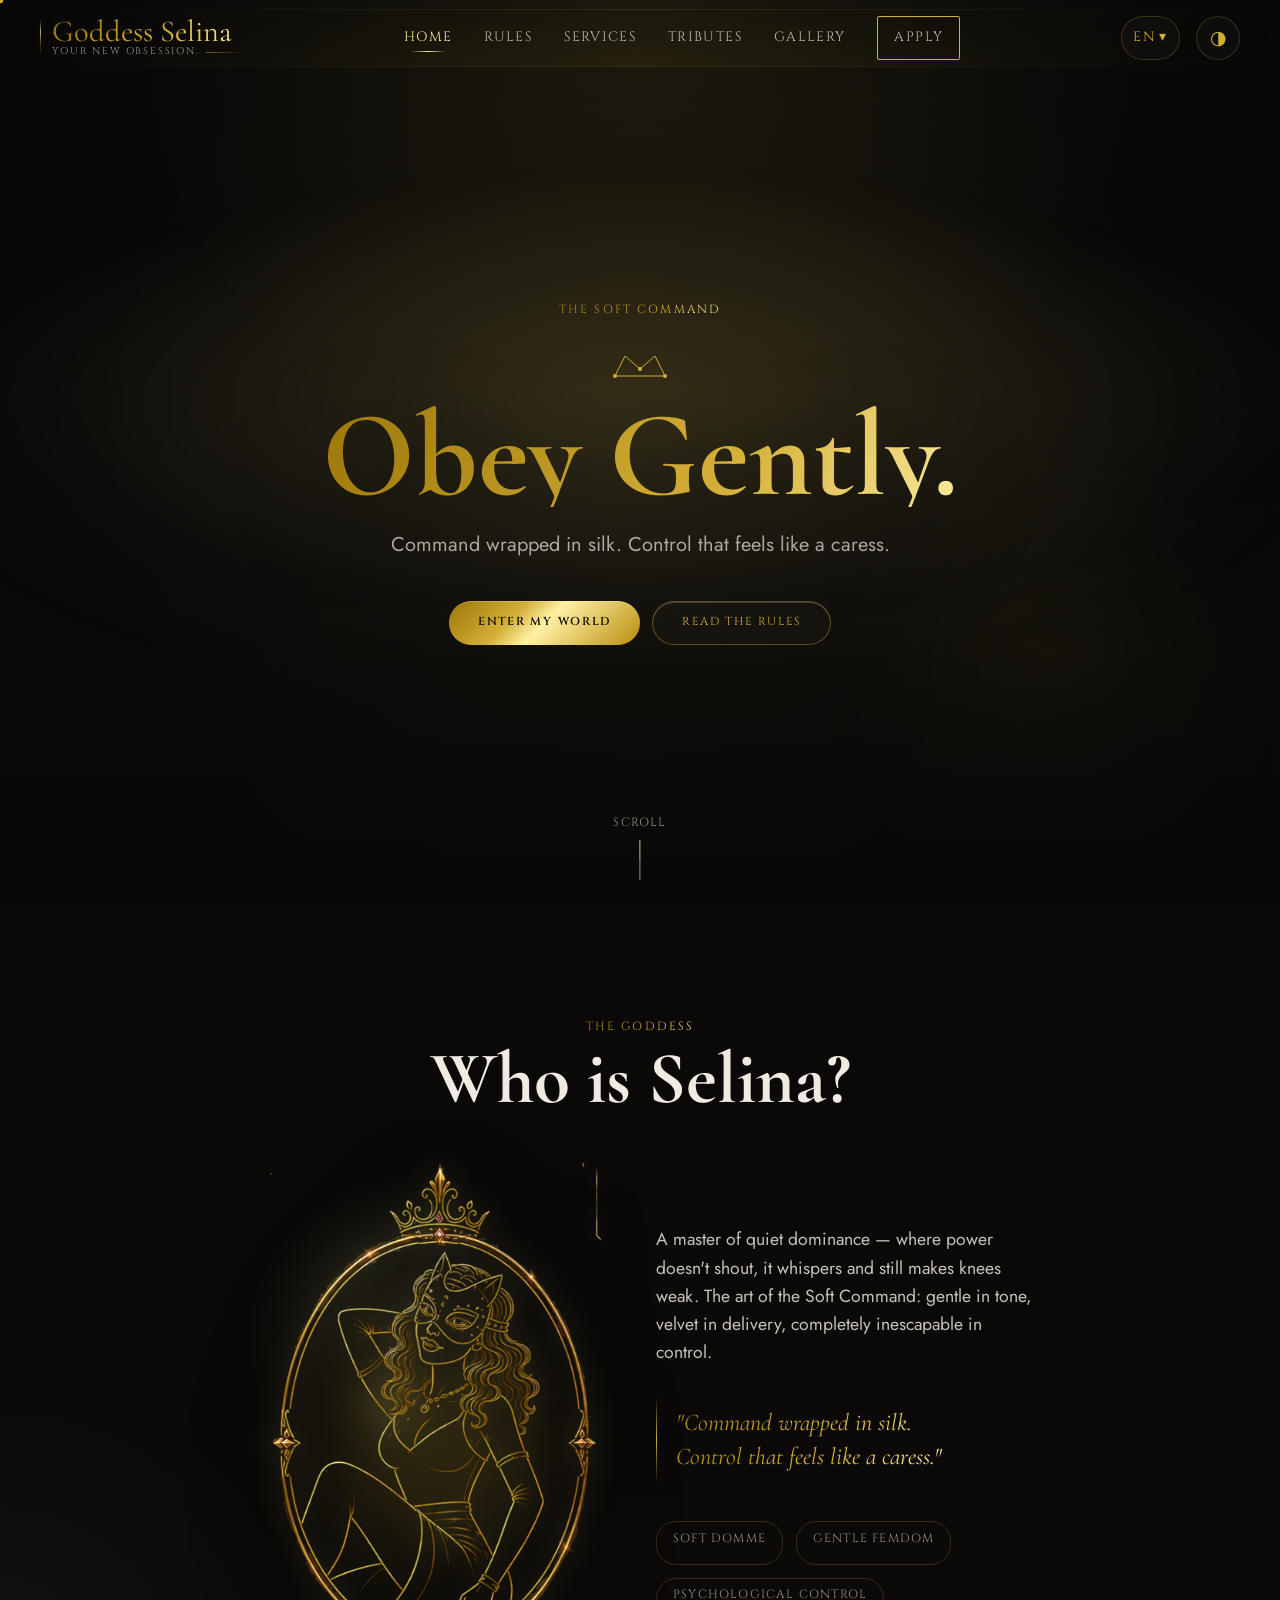
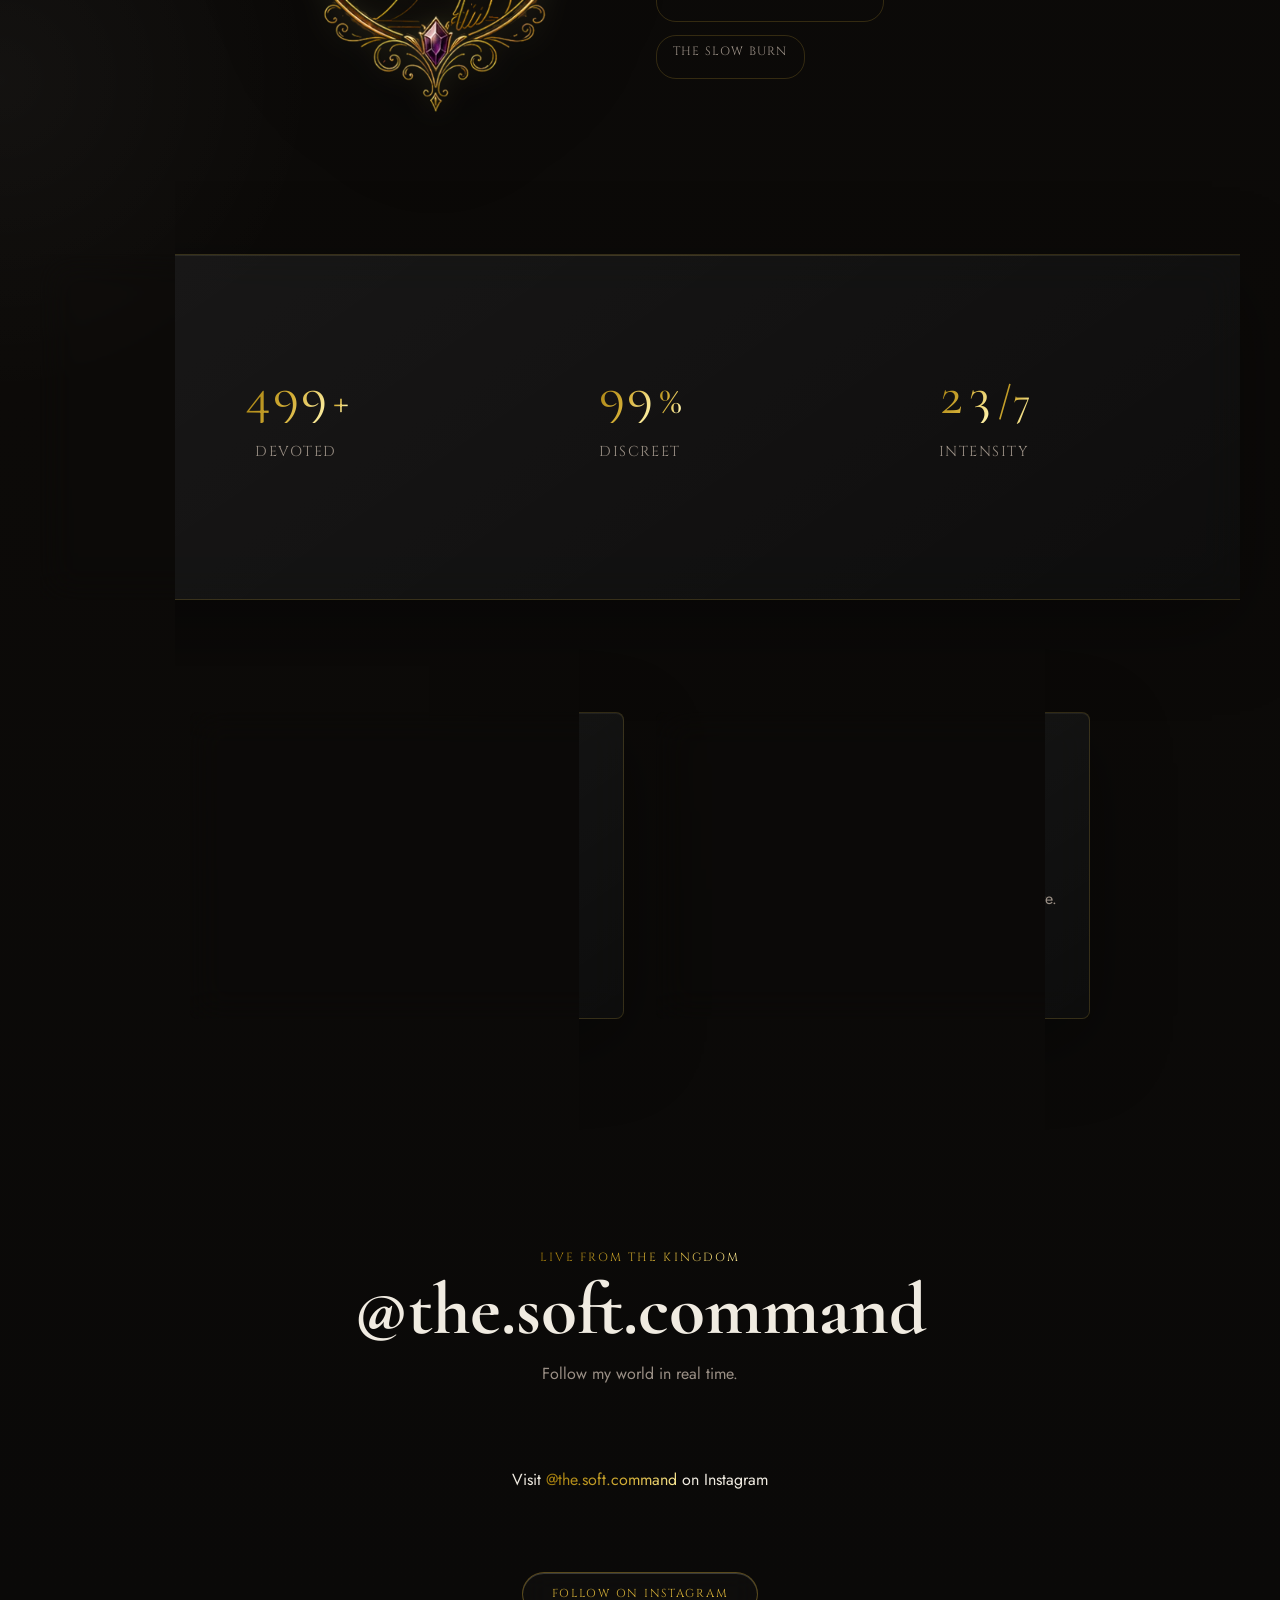
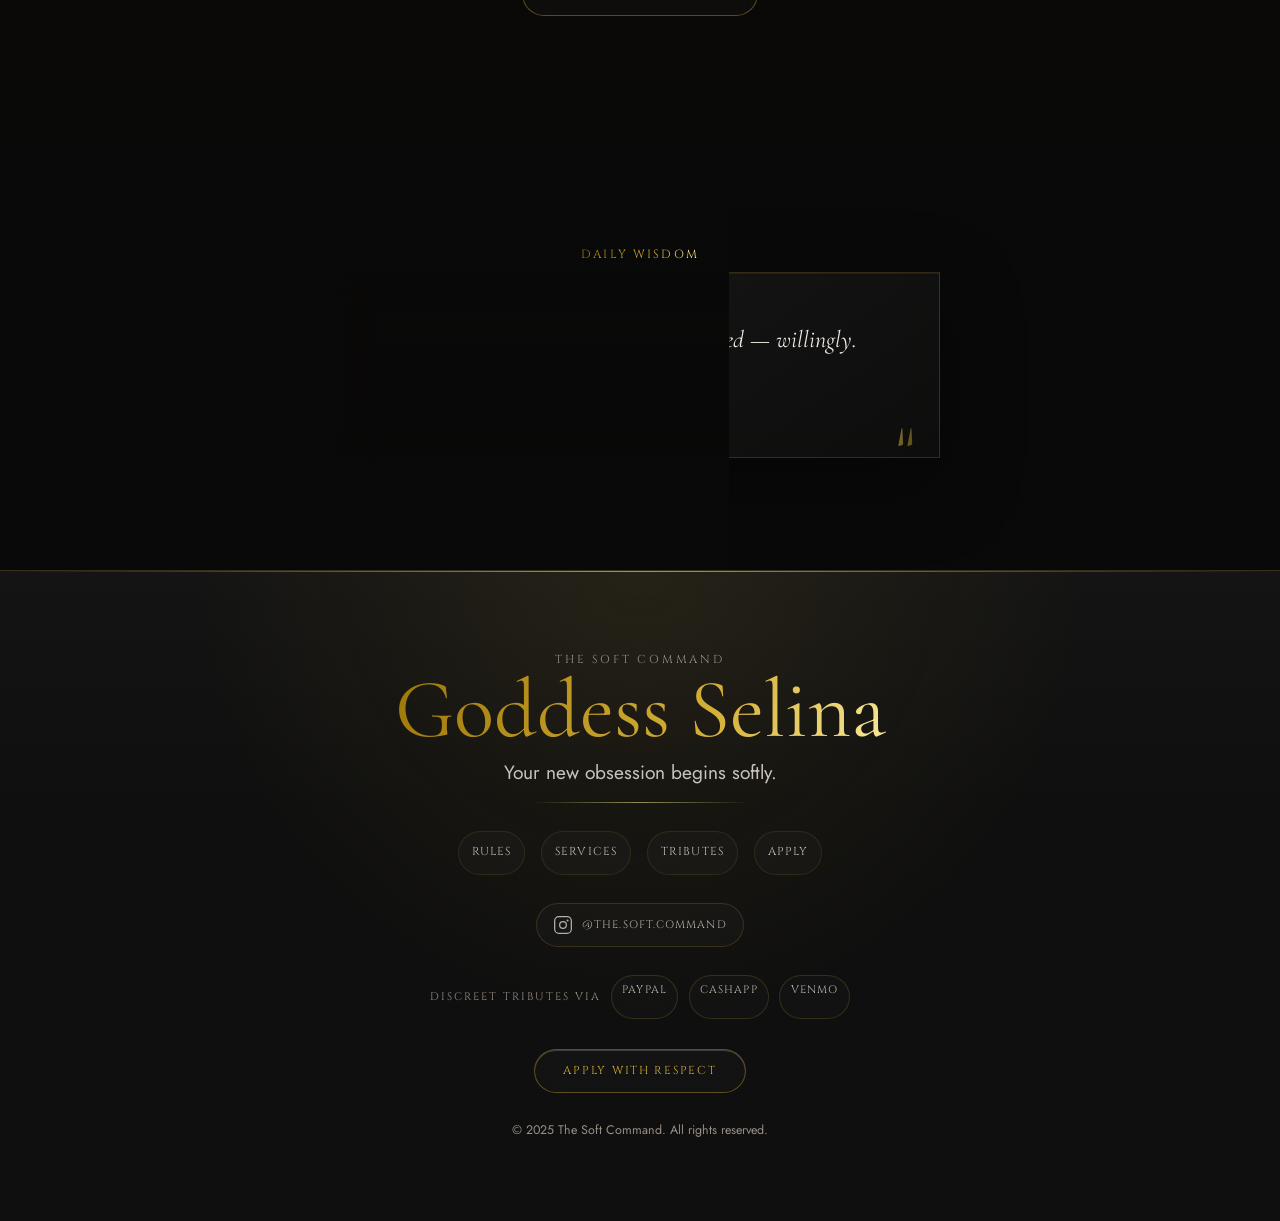
==== index.html @ bdb190f1 "Initial commit" ====
<!DOCTYPE html>
<html lang="en" data-theme="noir">
<head>
  <meta charset="UTF-8">
  <meta name="viewport" content="width=device-width, initial-scale=1.0">
  <title>The Soft Command | Obey Gently</title>
  <meta name="description" content="Command wrapped in silk. Control that feels like a caress. The Soft Command by Goddess Selina.">
  <meta name="theme-color" content="#080808">
  <meta property="og:title" content="The Soft Command | Obey Gently">
  <meta property="og:description" content="Quiet dominance, velvet power, and control wrapped in silk.">
  <link rel="preconnect" href="https://fonts.googleapis.com">
  <link rel="preconnect" href="https://fonts.gstatic.com" crossorigin>
  <link rel="stylesheet" href="assets/css/styles.css">
  <script src="assets/js/translations.js" defer></script>
  <script src="assets/js/main.js" defer></script>
  <script src="assets/js/instagram.js" defer></script>
</head>
<body>
  <!-- Global Navigation -->
  <nav id="main-nav">
    <div class="nav-inner">
      <a href="index.html" class="nav-logo nav-logo--wordmark" aria-label="Goddess Selina, The Soft Command">
        <span class="nav-name cormorant gold-gradient-text">Goddess Selina</span>
        <span class="nav-motto cinzel">Your new obsession.</span>
      </a>

      <ul class="nav-links">
        <li><a href="index.html" data-i18n="nav_home" class="cinzel nav-link">Home</a></li>
        <li><a href="rules.html" data-i18n="nav_rules" class="cinzel nav-link">Rules</a></li>
        <li><a href="services.html" data-i18n="nav_services" class="cinzel nav-link">Services</a></li>
        <li><a href="tributes.html" data-i18n="nav_tributes" class="cinzel nav-link">Tributes</a></li>
        <li><a href="gallery.html" data-i18n="nav_gallery" class="cinzel nav-link">Gallery</a></li>
        <li><a href="contact.html" data-i18n="nav_contact" class="cinzel nav-link nav-link--cta">Apply</a></li>
      </ul>

      <div class="nav-controls">
        <div class="lang-selector" id="lang-selector">
          <button class="lang-btn cinzel" id="lang-toggle-btn">EN ▾</button>
          <div class="lang-dropdown" id="lang-dropdown" hidden>
            <button data-lang="en" class="cinzel">EN</button>
            <button data-lang="fr" class="cinzel">FR</button>
            <button data-lang="de" class="cinzel">DE</button>
            <button data-lang="es" class="cinzel">ES</button>
          </div>
        </div>

        <button id="theme-toggle-btn" class="theme-btn" aria-label="Toggle theme">
          <span class="theme-icon">◑</span>
        </button>

        <button id="hamburger" class="hamburger" aria-label="Open menu">
          <span></span><span></span><span></span>
        </button>
      </div>
    </div>
  </nav>

  <!-- Mobile Menu Overlay -->
  <div class="mobile-menu" id="mobile-menu" aria-hidden="true">
    <button class="mobile-menu__close" id="mobile-close">✕</button>
    <nav class="mobile-menu__nav">
      <a href="index.html" data-i18n="nav_home" class="cinzel mobile-link">Home</a>
      <a href="rules.html" data-i18n="nav_rules" class="cinzel mobile-link">Rules</a>
      <a href="services.html" data-i18n="nav_services" class="cinzel mobile-link">Services</a>
      <a href="tributes.html" data-i18n="nav_tributes" class="cinzel mobile-link">Tributes</a>
      <a href="gallery.html" data-i18n="nav_gallery" class="cinzel mobile-link">Gallery</a>
      <a href="contact.html" data-i18n="nav_contact" class="cinzel mobile-link mobile-link--cta">Apply</a>
    </nav>
    <div class="mobile-menu__footer">
      <p class="cinzel gold-gradient-text" data-i18n="footer_tagline">Obey gently.</p>
    </div>
  </div>

  <main>
    <!-- Hero Section -->
    <section class="hero" id="hero">
      <canvas id="hero-canvas"></canvas>
      <div class="hero-gradient-pulse"></div>
      <div class="hero-presence" aria-hidden="true">
        <img src="Images/Showcase/selina-devotion-orb.webp" alt="" width="900" height="900" decoding="async" fetchpriority="high">
      </div>
      
      <div class="hero-content reveal">
        <p class="hero-eyebrow cinzel gold-gradient-text" data-i18n="hero_eyebrow">The Soft Command</p>
        
        <div class="crown-divider">
          <svg width="60" height="30" viewBox="0 0 60 30" fill="none">
            <path d="M5,25 L15,5 L30,18 L45,5 L55,25 Z" stroke="#D4AF37" stroke-width="1" fill="none"/>
            <circle cx="5" cy="25" r="2" fill="#D4AF37"/>
            <circle cx="30" cy="18" r="2" fill="#D4AF37"/>
            <circle cx="55" cy="25" r="2" fill="#D4AF37"/>
          </svg>
        </div>
        
        <h1 class="hero-headline cormorant gold-gradient-text" data-i18n="hero_headline">
          Obey Gently.
        </h1>
        
        <p class="hero-sub jost" data-i18n="hero_sub">
          Command wrapped in silk. Control that feels like a caress.
        </p>
        
        <div class="hero-ctas">
          <a href="rules.html" class="btn btn--primary cinzel" data-i18n="hero_cta_primary">Enter My World</a>
          <a href="rules.html" class="btn btn--ghost cinzel" data-i18n="hero_cta_secondary">Read the Rules</a>
        </div>
      </div>
      
      <div class="hero-scroll-indicator">
        <span class="cinzel">Scroll</span>
        <div class="scroll-line"></div>
      </div>
    </section>

    <!-- About Selina Section -->
    <section class="about-section reveal" id="about">
      <div class="section-inner">
        <p class="section-eyebrow cinzel gold-gradient-text" data-i18n="about_eyebrow">The Goddess</p>
        <h2 class="section-title cormorant" data-i18n="about_title">Who is Selina?</h2>
        
        <div class="about-grid">
          <div class="about-illustration stagger-children">
            <div class="selina-cameo selina-cameo--portrait" aria-label="Goddess Selina portrait">
              <img src="Images/Showcase/selina-portrait-oval.webp" alt="Goddess Selina in a gold oval portrait" class="selina-cameo__img" width="441" height="720" loading="lazy" decoding="async"/>
            </div>
          </div>
          
          <div class="about-text stagger-children">
            <p class="about-body jost" data-i18n="about_body">
              A master of quiet dominance — where power doesn't shout, it whispers 
              and still makes knees weak.
            </p>
            <blockquote class="about-quote cormorant gold-gradient-text">
              "Command wrapped in silk.<br>Control that feels like a caress."
            </blockquote>
            <div class="about-attributes">
              <div class="attribute-pill cinzel">Soft Domme</div>
              <div class="attribute-pill cinzel">Gentle Femdom</div>
              <div class="attribute-pill cinzel">Psychological Control</div>
              <div class="attribute-pill cinzel">The Slow Burn</div>
            </div>
          </div>
        </div>
      </div>
    </section>

    <!-- Stats Counter Section -->
    <section class="stats-section">
      <div class="stats-grid">
        <div class="stat-item reveal">
          <span class="stat-number cormorant gold-gradient-text" data-target="500">0</span>
          <span class="stat-suffix cormorant gold-gradient-text">+</span>
          <p class="stat-label cinzel" data-i18n="stat_subs">Devoted</p>
        </div>
        <div class="stat-item reveal">
          <span class="stat-number cormorant gold-gradient-text" data-target="100">0</span>
          <span class="stat-suffix cormorant gold-gradient-text">%</span>
          <p class="stat-label cinzel" data-i18n="stat_discreet">Discreet</p>
        </div>
        <div class="stat-item reveal">
          <span class="stat-number cormorant gold-gradient-text" data-target="24">0</span>
          <span class="stat-suffix cormorant gold-gradient-text">/7</span>
          <p class="stat-label cinzel" data-i18n="stat_intensity">Intensity</p>
        </div>
      </div>
    </section>

    <!-- Service Teasers -->
    <section class="teasers-section">
      <div class="teasers-grid stagger-children">
        <a href="rules.html" class="teaser-card reveal">
          <div class="teaser-card__icon">
            <svg width="32" height="32" viewBox="0 0 32 32" fill="none">
              <path d="M4,24 L10,8 L16,16 L22,8 L28,24 Z" stroke="#D4AF37" stroke-width="1.5" fill="none"/>
            </svg>
          </div>
          <h3 class="teaser-card__title cormorant" data-i18n="nav_rules">Rules of Engagement</h3>
          <p class="teaser-card__desc jost" data-i18n="teaser_rules_desc">Read before you proceed. My world has standards.</p>
          <span class="teaser-card__cta cinzel">→ Read the Rules</span>
        </a>
        
        <a href="services.html" class="teaser-card reveal">
          <div class="teaser-card__icon">
            <svg width="32" height="32" viewBox="0 0 32 32" fill="none">
              <path d="M16,4 L28,14 L16,28 L4,14 Z" stroke="#D4AF37" stroke-width="1.5" fill="none"/>
            </svg>
          </div>
          <h3 class="teaser-card__title cormorant" data-i18n="nav_services">The Menu</h3>
          <p class="teaser-card__desc jost" data-i18n="teaser_services_desc">Custom content, voice notes, calls, training, and more.</p>
          <span class="teaser-card__cta cinzel">→ View Services</span>
        </a>
      </div>
    </section>

    <!-- Instagram Live Feed Section -->
    <section class="instagram-section reveal" id="instagram-feed">
      <div class="section-inner">
        <p class="section-eyebrow cinzel gold-gradient-text">Live from the Kingdom</p>
        <h2 class="section-title cormorant">@the.soft.command</h2>
        <p class="section-sub jost">Follow my world in real time.</p>
        
        <div class="ig-feed-grid" id="ig-feed-grid">
          <div class="ig-post skeleton"></div>
          <div class="ig-post skeleton"></div>
          <div class="ig-post skeleton"></div>
          <div class="ig-post skeleton"></div>
          <div class="ig-post skeleton"></div>
          <div class="ig-post skeleton"></div>
        </div>
        
        <a href="https://www.instagram.com/the.soft.command/" 
           target="_blank" rel="noopener" 
           class="btn btn--ghost cinzel ig-follow-btn">
          Follow on Instagram
        </a>
      </div>
    </section>

    <!-- Daily Quote -->
    <section class="daily-quote-section reveal">
      <div class="section-inner">
        <p class="section-eyebrow cinzel gold-gradient-text">Daily Wisdom</p>
        <div class="daily-quote-frame">
          <span class="quote-ornament cormorant gold-gradient-text" aria-hidden="true">"</span>
          <blockquote class="daily-quote__text cormorant" id="daily-quote-text">
            <!-- Populated by JS -->
          </blockquote>
          <span class="quote-ornament quote-ornament--close cormorant gold-gradient-text" aria-hidden="true">"</span>
          <cite class="daily-quote__author cinzel gold-gradient-text">— Goddess Selina</cite>
        </div>
      </div>
    </section>
  </main>

  <!-- Global Footer -->
  <footer class="site-footer">
    <div class="footer-inner">
      <div class="footer-brand">
        <p class="footer-kicker cinzel">The Soft Command</p>
        <p class="footer-logo cormorant gold-gradient-text">Goddess Selina</p>
        <p class="footer-tagline jost">Your new obsession begins softly.</p>
      </div>
      <nav class="footer-links">
        <a href="rules.html" data-i18n="nav_rules" class="cinzel footer-link">Rules</a>
        <a href="services.html" data-i18n="nav_services" class="cinzel footer-link">Services</a>
        <a href="tributes.html" data-i18n="nav_tributes" class="cinzel footer-link">Tributes</a>
        <a href="contact.html" data-i18n="nav_contact" class="cinzel footer-link">Apply</a>
      </nav>
      <div class="footer-social">
        <a href="https://www.instagram.com/the.soft.command/" target="_blank" rel="noopener" class="social-link cinzel" aria-label="Instagram">
          <svg width="20" height="20" viewBox="0 0 24 24" fill="none" stroke="currentColor" stroke-width="1.5">
            <rect x="2" y="2" width="20" height="20" rx="5" ry="5"/>
            <circle cx="12" cy="12" r="4"/>
            <circle cx="17.5" cy="6.5" r="0.5" fill="currentColor"/>
          </svg>
          <span>@the.soft.command</span>
        </a>
      </div>
      <div class="footer-payments">
        <span class="cinzel payment-label">Discreet tributes via</span>
        <span class="payment-badge cinzel">PayPal</span>
        <span class="payment-badge cinzel">CashApp</span>
        <span class="payment-badge cinzel">Venmo</span>
      </div>
      <a href="contact.html" class="btn btn--ghost cinzel footer-cta">Apply With Respect</a>
      <p class="footer-copy jost">© 2025 The Soft Command. All rights reserved.</p>
    </div>
  </footer>

  <!-- SVG Marble Veins overlay (applied globally when marble theme is active, logic in main.js handles bg class, but veins SVG should be in body and controlled by CSS) -->
  <svg id="marble-veins" class="marble-veins" viewBox="0 0 1000 1000" 
       preserveAspectRatio="xMidYMid slice"
       xmlns="http://www.w3.org/2000/svg" style="display: none;">
    <defs>
      <linearGradient id="veinGlow" x1="0%" y1="0%" x2="100%" y2="100%">
        <stop offset="0%" stop-color="#F9F295" stop-opacity="0"/>
        <stop offset="30%" stop-color="#D4AF37" stop-opacity="0.9">
          <animate attributeName="offset" values="0.2;0.8;0.2" dur="6s" repeatCount="indefinite"/>
        </stop>
        <stop offset="60%" stop-color="#F9F295" stop-opacity="0.6">
          <animate attributeName="offset" values="0.5;1.0;0.5" dur="6s" repeatCount="indefinite"/>
        </stop>
        <stop offset="100%" stop-color="#D4AF37" stop-opacity="0"/>
      </linearGradient>
      <filter id="veinBlur">
        <feGaussianBlur stdDeviation="0.8"/>
      </filter>
    </defs>
    
    <g class="vein-group vein-primary">
      <path d="M0,180 Q150,160 280,200 T520,170 Q680,145 750,220 T1000,190" 
            stroke="url(#veinGlow)" stroke-width="1.5" fill="none" filter="url(#veinBlur)"/>
      <path d="M0,450 Q200,420 350,480 T600,440 Q800,410 900,470 T1000,450"
            stroke="url(#veinGlow)" stroke-width="1.2" fill="none" filter="url(#veinBlur)"/>
      <path d="M0,720 Q180,700 300,740 Q450,780 550,720 T800,730 Q900,740 1000,710"
            stroke="url(#veinGlow)" stroke-width="1.8" fill="none" filter="url(#veinBlur)"/>
    </g>
    
    <g class="vein-group vein-secondary">
      <path d="M120,0 Q140,150 100,300 Q80,400 130,520 T110,700 Q100,850 140,1000"
            stroke="#D4AF37" stroke-width="0.6" fill="none" opacity="0.5"/>
      <path d="M380,0 Q400,200 360,380 Q340,500 390,620 T370,800 Q360,900 400,1000"
            stroke="#D4AF37" stroke-width="0.4" fill="none" opacity="0.35"/>
      <path d="M650,0 Q680,180 640,360 T670,580 Q690,720 650,900 T680,1000"
            stroke="#F9F295" stroke-width="0.5" fill="none" opacity="0.4"/>
      <path d="M850,0 Q870,200 830,380 T860,600 Q880,780 840,1000"
            stroke="#D4AF37" stroke-width="0.7" fill="none" opacity="0.45"/>
    </g>
    
    <g class="vein-group vein-micro">
      <path d="M200,180 Q250,210 280,195 T320,215" stroke="#F9F295" stroke-width="0.3" fill="none" opacity="0.3"/>
      <path d="M520,450 Q580,435 620,460 T680,445" stroke="#D4AF37" stroke-width="0.3" fill="none" opacity="0.25"/>
      <path d="M100,720 Q160,705 190,730 T230,715" stroke="#F9F295" stroke-width="0.25" fill="none" opacity="0.3"/>
      <path d="M740,300 Q800,285 830,310 T880,295" stroke="#D4AF37" stroke-width="0.3" fill="none" opacity="0.2"/>
    </g>
  </svg>
  
  <style>
    /* CSS to show marble veins only when body has marble-bg class */
    body.marble-bg #marble-veins {
      display: block !important;
    }
  </style>
</body>
</html>
---- assets/css/styles.css ----
@import url('https://fonts.googleapis.com/css2?family=Cinzel:wght@400;600&family=Cormorant+Garamond:ital,wght@0,400;0,600;1,400&family=Jost:wght@300;400;500&display=swap');

:root {
  --bg-color: #080808;
  --bg-secondary: #0F0F0F;
  --bg-card: #141414;
  --text-color: #F0EBE1;
  --text-muted: #9A8F85;
  --accent-1: #D4AF37;        /* Metallic Gold */
  --accent-2: #F9F295;        /* Light Gold / Shimmer */
  --accent-3: #B8960C;        /* Deep Gold */
  --border-color: rgba(212, 175, 55, 0.2);
  --border-glow: 0 0 20px rgba(212, 175, 55, 0.4), 0 0 60px rgba(212, 175, 55, 0.1);
  --card-shadow: 0 4px 40px rgba(0,0,0,0.8);
  --noise-opacity: 0.04;
}

[data-theme="marble"] {
  --bg-color: #0B0814;
  --bg-secondary: #120D1E;
  --bg-card: rgba(18, 10, 30, 0.85);
  --text-color: #F0EBE1;
  --text-muted: #9A8F85;
  --accent-1: #D4AF37;
  --accent-2: #F9F295;
  --accent-3: #B8960C;
  --border-color: rgba(212, 175, 55, 0.25);
  --border-glow: 0 0 25px rgba(212, 175, 55, 0.5), 0 0 80px rgba(212, 175, 55, 0.15);
  --card-shadow: 0 4px 40px rgba(0,0,0,0.9);
}

* {
  box-sizing: border-box;
  margin: 0;
  padding: 0;
}

body {
  background-color: var(--bg-color);
  color: var(--text-color);
  font-family: 'Jost', sans-serif;
  overflow-x: hidden;
  transition: background-color 0.5s ease, color 0.5s ease;
  line-height: 1.6;
}

a {
  color: inherit;
  text-decoration: none;
}

ul, ol {
  list-style: none;
}

button {
  background: none;
  border: none;
  cursor: pointer;
  color: inherit;
  font: inherit;
}

/* Typography Classes */
.cinzel { font-family: 'Cinzel', serif; text-transform: uppercase; letter-spacing: 0.1em; }
.cormorant { font-family: 'Cormorant Garamond', serif; }
.jost { font-family: 'Jost', sans-serif; }

.gold-gradient-text {
  background: linear-gradient(135deg, var(--accent-1), var(--accent-2), var(--accent-3));
  -webkit-background-clip: text;
  background-clip: text;
  color: transparent;
  display: inline-block;
}

/* Reveal Animations */
.reveal {
  opacity: 0;
  transform: translateY(30px);
  transition: opacity 0.8s ease-out, transform 0.8s ease-out;
}
.reveal.active {
  opacity: 1;
  transform: translateY(0);
}

.stagger-children > * {
  opacity: 0;
  transform: translateY(20px);
  transition: opacity 0.6s ease-out, transform 0.6s ease-out;
}
.stagger-children.active > * {
  opacity: 1;
  transform: translateY(0);
}
.stagger-children.active > *:nth-child(1) { transition-delay: 0.1s; }
.stagger-children.active > *:nth-child(2) { transition-delay: 0.2s; }
.stagger-children.active > *:nth-child(3) { transition-delay: 0.3s; }
.stagger-children.active > *:nth-child(4) { transition-delay: 0.4s; }
.stagger-children.active > *:nth-child(5) { transition-delay: 0.5s; }

/* Buttons */
.btn {
  display: inline-flex;
  align-items: center;
  justify-content: center;
  padding: 0.8rem 2rem;
  border-radius: 2px;
  font-size: 0.9rem;
  transition: all 0.3s ease;
  text-transform: uppercase;
  letter-spacing: 0.15em;
  position: relative;
  overflow: hidden;
}

.btn--primary {
  background: linear-gradient(135deg, var(--accent-1), var(--accent-3));
  color: #080808;
  font-weight: 600;
}
.btn--primary:hover {
  box-shadow: var(--border-glow);
  transform: translateY(-2px);
}

.btn--ghost {
  border: 1px solid var(--accent-1);
  color: var(--accent-1);
}
.btn--ghost:hover {
  background: rgba(212, 175, 55, 0.1);
  box-shadow: var(--border-glow);
}

/* Animated Marble Background */
.marble-bg {
  position: relative;
  background-color: #000000;
}
.marble-bg::before {
  content: "";
  position: fixed;
  inset: 0;
  z-index: -3;
  background-color: #0a0014;
  background-image: 
    /* Luxurious Gold Accents */
    radial-gradient(ellipse at 15% 15%, rgba(212, 175, 55, 0.35) 0%, transparent 50%),
    radial-gradient(ellipse at 85% 85%, rgba(212, 175, 55, 0.25) 0%, transparent 50%),
    /* Striking Royal Purples */
    radial-gradient(circle at 80% 20%, #6a0d9e 0%, transparent 65%),
    radial-gradient(circle at 20% 80%, #4b0970 0%, transparent 65%),
    radial-gradient(ellipse at 50% 0%, #3e0b5c 0%, transparent 55%),
    radial-gradient(ellipse at 50% 100%, #240536 0%, transparent 55%);
  background-size: 150% 150%;
  animation: marbleShift 35s ease-in-out infinite;
}
.marble-bg::after {
  content: "";
  position: fixed;
  inset: 0;
  z-index: -2;
  /* Seamless, organic blend from absolute black to transparent edges */
  background: radial-gradient(
    ellipse 120% 120% at 50% 50%, 
    #000000 0%, 
    #000000 20%, 
    rgba(0,0,0,0.85) 45%, 
    rgba(0,0,0,0.4) 70%, 
    transparent 100%
  );
  pointer-events: none;
}

@keyframes marbleShift {
  0%   { background-position: 0% 0%; }
  25%  { background-position: 100% 0%; }
  50%  { background-position: 100% 100%; }
  75%  { background-position: 0% 100%; }
  100% { background-position: 0% 0%; }
}

.marble-veins {
  position: fixed;
  inset: 0;
  z-index: -1;
  width: 100%;
  height: 100%;
  pointer-events: none;
  filter: drop-shadow(0 0 5px rgba(212, 175, 55, 0.5)) drop-shadow(0 0 15px rgba(212, 175, 55, 0.2));
}
.vein-primary { animation: veinPulse 4s ease-in-out infinite; }
.vein-secondary { animation: veinPulse 6s ease-in-out infinite 1s; }
.vein-micro { animation: veinPulse 5s ease-in-out infinite 2s; }

@keyframes veinPulse {
  0%, 100% { opacity: 0.7; }
  50%       { opacity: 1.0; }
}

.vein-primary path:first-child {
  stroke-dasharray: 1200;
  stroke-dashoffset: 1200;
  animation: veinDraw 8s ease-in-out infinite;
}

@keyframes veinDraw {
  0%   { stroke-dashoffset: 1200; opacity: 0.3; }
  50%  { stroke-dashoffset: 0;    opacity: 1.0; }
  100% { stroke-dashoffset: -1200; opacity: 0.3; }
}

/* Nav */
#main-nav {
  position: fixed;
  top: 0; left: 0; right: 0;
  z-index: 1000;
  padding: 1rem 1.5rem;
  transition: background 0.4s, border-bottom 0.4s, backdrop-filter 0.4s;
}
#main-nav.scrolled {
  background: rgba(8,8,8,0.85);
  backdrop-filter: blur(20px);
  -webkit-backdrop-filter: blur(20px);
  border-bottom: 1px solid var(--border-color);
}
.nav-inner {
  display: flex;
  justify-content: space-between;
  align-items: center;
  max-width: 1200px;
  margin: 0 auto;
}
.nav-logo {
  display: flex;
  align-items: center;
  gap: 0.5rem;
}
.nav-logo--wordmark {
  min-width: 0;
  flex-direction: column;
  align-items: flex-start;
  justify-content: center;
  gap: 0.12rem;
  line-height: 1;
  position: relative;
  padding: 0.28rem 0 0.28rem 0.72rem;
}
.nav-logo--wordmark::before {
  content: "";
  position: absolute;
  left: 0;
  top: 0.38rem;
  bottom: 0.34rem;
  width: 1px;
  background: linear-gradient(180deg, transparent, rgba(249,242,149,0.72), rgba(212,175,55,0.28), transparent);
  box-shadow: 0 0 14px rgba(212,175,55,0.26);
}
.nav-name {
  display: block;
  font-size: clamp(1.35rem, 4.3vw, 1.9rem);
  line-height: 0.9;
  white-space: nowrap;
  letter-spacing: 0;
  text-shadow: 0 0 22px rgba(212,175,55,0.15);
}
.nav-motto {
  display: flex;
  align-items: center;
  gap: 0.42rem;
  color: rgba(240, 235, 225, 0.62);
  font-size: clamp(0.46rem, 1.55vw, 0.62rem);
  letter-spacing: 0.18em;
  white-space: nowrap;
}
.nav-motto::after {
  content: "";
  width: 2.3rem;
  height: 1px;
  background: linear-gradient(90deg, rgba(212,175,55,0.55), transparent);
}
.logo-img { height: 30px; }
.logo-text { font-size: 1.2rem; color: var(--accent-1); }

.nav-links {
  display: flex;
  gap: 2rem;
}
.nav-link {
  font-size: 0.85rem;
  transition: color 0.3s;
}
.nav-link:hover { color: var(--accent-1); }
.nav-link--cta {
  border: 1px solid var(--accent-1);
  padding: 0.4rem 1rem;
  border-radius: 2px;
  color: var(--accent-1);
}
.nav-link--cta:hover {
  background: rgba(212,175,55,0.1);
  box-shadow: var(--border-glow);
}

.nav-controls {
  display: flex;
  align-items: center;
  gap: 1rem;
}

.lang-selector { position: relative; }
.lang-btn { font-size: 0.85rem; color: var(--accent-1); }
.lang-dropdown {
  position: absolute;
  top: 100%; right: 0;
  background: var(--bg-card);
  border: 1px solid var(--border-color);
  border-radius: 2px;
  padding: 0.5rem;
  display: flex;
  flex-direction: column;
  gap: 0.5rem;
  min-width: 60px;
}
.lang-dropdown[hidden] { display: none; }
.lang-dropdown button { text-align: left; padding: 0.2rem 0.5rem; font-size: 0.85rem; }
.lang-dropdown button:hover { color: var(--accent-1); }

.theme-btn { font-size: 1.2rem; color: var(--accent-1); }

.hamburger {
  display: none;
  flex-direction: column;
  gap: 4px;
}
.hamburger span {
  display: block; width: 24px; height: 2px;
  background: var(--accent-1); transition: 0.3s;
}

/* Mobile Menu */
.mobile-menu {
  position: fixed;
  inset: 0;
  z-index: 1001;
  background: var(--bg-color);
  display: flex;
  flex-direction: column;
  align-items: center;
  justify-content: center;
  transform: translateX(100%);
  transition: transform 0.4s cubic-bezier(0.4, 0, 0.2, 1);
}
.mobile-menu.open { transform: translateX(0); }
.mobile-menu__close {
  position: absolute;
  top: 1.5rem; right: 1.5rem;
  font-size: 1.5rem; color: var(--accent-1);
}
.mobile-menu__nav {
  display: flex; flex-direction: column; gap: 2rem; text-align: center;
}
.mobile-link { font-size: 1.5rem; }
.mobile-link--cta { color: var(--accent-1); border-bottom: 1px solid var(--accent-1); padding-bottom: 5px;}

@media (max-width: 768px) {
  .nav-links { display: none; }
  .hamburger { display: flex; }
}

/* Footer */
.site-footer {
  padding: clamp(3rem, 8vw, 5rem) 1.15rem;
  border-top: 1px solid var(--border-color);
  background:
    radial-gradient(circle at 50% 0%, rgba(212,175,55,0.09), transparent 28rem),
    linear-gradient(180deg, rgba(255,255,255,0.018), transparent 38%),
    var(--bg-secondary);
  text-align: center;
}
.footer-inner {
  max-width: 920px;
  margin: 0 auto;
  display: flex;
  flex-direction: column;
  align-items: center;
  gap: clamp(1.15rem, 3vw, 1.75rem);
}
.footer-brand {
  position: relative;
  padding-bottom: 0.95rem;
}
.footer-brand::after {
  content: "";
  position: absolute;
  left: 50%;
  bottom: 0;
  width: min(220px, 58vw);
  height: 1px;
  transform: translateX(-50%);
  background: linear-gradient(90deg, transparent, rgba(249,242,149,0.54), transparent);
}
.footer-kicker {
  color: rgba(240,235,225,0.56);
  font-size: 0.72rem;
  letter-spacing: 0.24em;
  margin-bottom: 0.2rem;
}
.footer-brand .footer-logo {
  font-size: clamp(3rem, 10vw, 5.2rem);
  line-height: 0.9;
  margin-bottom: 0.55rem;
  letter-spacing: 0;
}
.footer-tagline {
  color: rgba(240,235,225,0.82);
  font-size: clamp(1rem, 3vw, 1.2rem);
}
.footer-links {
  display: flex;
  justify-content: center;
  gap: clamp(0.6rem, 3vw, 1rem);
  flex-wrap: wrap;
}
.footer-link {
  display: inline-flex;
  align-items: center;
  min-height: 44px;
  padding: 0.45rem 0.8rem;
  border: 1px solid rgba(212,175,55,0.12);
  border-radius: 999px;
  background: rgba(255,255,255,0.018);
  font-size: 0.72rem;
  color: rgba(240,235,225,0.78);
}
.footer-link:hover { color: var(--accent-2); border-color: rgba(212,175,55,0.38); }
.footer-social { display: flex; justify-content: center; gap: 1rem; }
.social-link {
  display: inline-flex;
  align-items: center;
  gap: 0.55rem;
  min-height: 44px;
  color: rgba(240,235,225,0.72);
  transition: color 0.3s, border-color 0.3s;
  border: 1px solid rgba(212,175,55,0.18);
  border-radius: 999px;
  padding: 0.55rem 1rem;
  background: rgba(255,255,255,0.018);
  font-size: 0.68rem;
}
.social-link:hover { color: var(--accent-2); border-color: rgba(212,175,55,0.45); }
.footer-payments {
  display: flex; justify-content: center; align-items: center; gap: 0.65rem; flex-wrap: wrap;
}
.payment-label { font-size: 0.68rem; color: var(--text-muted); letter-spacing: 0.18em; }
.payment-badge {
  font-size: 0.68rem;
  border: 1px solid rgba(212,175,55,0.18);
  padding: 0.35rem 0.65rem;
  border-radius: 999px;
  background: rgba(255,255,255,0.014);
  color: rgba(240,235,225,0.76);
}
.footer-cta {
  margin-top: 0.15rem;
}
.footer-copy { font-size: 0.78rem; color: var(--text-muted); }

/* --- Index Page Styles --- */
.hero {
  position: relative;
  min-height: 100vh;
  display: flex;
  align-items: center;
  justify-content: center;
  text-align: center;
  padding: 2rem;
  overflow: hidden;
}
#hero-canvas {
  position: absolute;
  inset: 0;
  z-index: 1;
}
.hero-gradient-pulse {
  position: absolute;
  inset: 0;
  background: radial-gradient(circle at center, rgba(212,175,55,0.05) 0%, transparent 70%);
  z-index: 2;
  animation: pulse 8s infinite alternate;
}

.hero-presence {
  position: absolute;
  z-index: 2;
  right: max(-8rem, -8vw);
  bottom: max(-6rem, -8vw);
  width: clamp(320px, 58vw, 660px);
  aspect-ratio: 1;
  pointer-events: none;
  opacity: 0.3;
  filter:
    drop-shadow(0 0 28px rgba(249,242,149,0.14))
    drop-shadow(0 42px 70px rgba(0,0,0,0.72));
}

.hero-presence::before {
  content: "";
  position: absolute;
  inset: 12%;
  border-radius: 50%;
  background: radial-gradient(circle, rgba(212,175,55,0.16), transparent 64%);
  filter: blur(18px);
}

.hero-presence img {
  position: relative;
  z-index: 1;
  width: 100%;
  height: 100%;
  object-fit: contain;
}
@keyframes pulse {
  0% { opacity: 0.5; transform: scale(0.9); }
  100% { opacity: 1; transform: scale(1.1); }
}

.hero-content {
  position: relative;
  z-index: 3;
  max-width: 800px;
}
.hero-eyebrow { font-size: 1rem; margin-bottom: 1rem; }
.crown-divider { margin: 1rem 0; }
.hero-headline {
  font-size: clamp(3rem, 8vw, 6rem);
  line-height: 1.1;
  margin-bottom: 1.5rem;
}
.hero-sub {
  font-size: clamp(1rem, 3vw, 1.25rem);
  color: var(--text-muted);
  margin-bottom: 2.5rem;
}
.hero-ctas {
  display: flex; gap: 1rem; justify-content: center; flex-wrap: wrap;
}
.hero-scroll-indicator {
  position: absolute;
  bottom: 2rem;
  left: 50%;
  transform: translateX(-50%);
  z-index: 3;
  display: flex;
  flex-direction: column;
  align-items: center;
  gap: 0.5rem;
  font-size: 0.75rem;
  color: var(--text-muted);
}
.scroll-line {
  width: 1px;
  height: 40px;
  background: var(--text-muted);
  position: relative;
  overflow: hidden;
}
.scroll-line::after {
  content: '';
  position: absolute;
  top: 0; left: 0;
  width: 100%; height: 50%;
  background: var(--accent-1);
  animation: scrollDrop 2s infinite;
}
@keyframes scrollDrop {
  0% { transform: translateY(-100%); }
  100% { transform: translateY(200%); }
}

/* Sections General */
section:not(.hero) {
  padding: 6rem 1.5rem;
  max-width: 1200px;
  margin: 0 auto;
}
.section-inner {
  text-align: center;
  max-width: 800px;
  margin: 0 auto;
}
.section-eyebrow { font-size: 0.9rem; margin-bottom: 0.5rem; }
.section-title { font-size: 2.5rem; margin-bottom: 1rem; }
.section-sub { color: var(--text-muted); margin-bottom: 3rem; }

/* About Grid */
.about-grid {
  display: grid;
  grid-template-columns: 1fr 1fr;
  gap: 4rem;
  align-items: center;
  margin-top: 3rem;
  text-align: left;
}
@media (max-width: 768px) {
  .about-grid { grid-template-columns: 1fr; text-align: center; }
}
.illustration-frame {
  position: relative;
  width: 100%;
  max-width: 400px;
  margin: 0 auto;
  aspect-ratio: 1;
}
.illustration-glow-ring {
  position: absolute;
  inset: 0;
  border: 1px solid var(--border-color);
  border-radius: 50%;
  box-shadow: var(--border-glow);
}
.selina-art {
  width: 100%; height: 100%;
  object-fit: contain;
  position: relative;
  z-index: 2;
}
.about-text .about-body { font-size: 1.1rem; margin-bottom: 1.5rem; }
.about-quote {
  font-size: 1.5rem; font-style: italic;
  padding-left: 1.5rem; border-left: 2px solid var(--accent-1);
  margin-bottom: 2rem; line-height: 1.4;
}
.about-attributes { display: flex; flex-wrap: wrap; gap: 0.8rem; }
.attribute-pill {
  font-size: 0.75rem;
  border: 1px solid var(--border-color);
  padding: 0.4rem 1rem;
  border-radius: 20px;
  color: var(--text-muted);
}

/* Stats */
.stats-section { padding: 4rem 1.5rem; background: var(--bg-card); }
.stats-grid {
  display: grid; grid-template-columns: repeat(3, 1fr); gap: 2rem; max-width: 1000px; margin: 0 auto; text-align: center;
}
.stat-item .stat-number { font-size: 3.5rem; line-height: 1; }
.stat-item .stat-suffix { font-size: 2.5rem; }
.stat-item .stat-label { font-size: 0.9rem; color: var(--text-muted); margin-top: 0.5rem; }

@media (max-width: 768px) {
  .stats-grid { grid-template-columns: 1fr; gap: 3rem; }
}

/* Teasers */
.teasers-grid {
  display: grid; grid-template-columns: 1fr 1fr; gap: 2rem; max-width: 900px; margin: 0 auto;
}
@media (max-width: 768px) { .teasers-grid { grid-template-columns: 1fr; } }
.teaser-card {
  display: block; padding: 3rem 2rem;
  background: var(--bg-card);
  border: 1px solid var(--border-color);
  text-align: center;
  transition: transform 0.3s, box-shadow 0.3s;
}
.teaser-card:hover {
  transform: translateY(-5px);
  box-shadow: var(--card-shadow);
}
.teaser-card__icon { margin-bottom: 1.5rem; }
.teaser-card__title { font-size: 1.8rem; margin-bottom: 1rem; color: var(--accent-1); }
.teaser-card__desc { color: var(--text-muted); margin-bottom: 2rem; }
.teaser-card__cta { font-size: 0.85rem; color: var(--accent-1); }

/* Instagram Feed */
.ig-feed-grid {
  display: grid; grid-template-columns: repeat(3, 1fr); gap: 1rem; margin-bottom: 3rem;
}
@media (max-width: 768px) {
  .ig-feed-grid { grid-template-columns: repeat(2, 1fr); }
}
.ig-post {
  position: relative; aspect-ratio: 1; overflow: hidden; background: var(--bg-card); display: block;
}
.ig-post img { width: 100%; height: 100%; object-fit: cover; transition: transform 0.5s; }
.ig-post:hover img { transform: scale(1.05); }
.ig-post__overlay {
  position: absolute; inset: 0; background: rgba(0,0,0,0.7); opacity: 0;
  display: flex; align-items: center; justify-content: center; padding: 1rem;
  transition: opacity 0.3s; text-align: center;
}
.ig-post:hover .ig-post__overlay { opacity: 1; }
.ig-post__caption { color: #fff; font-size: 0.9rem; display: -webkit-box; -webkit-line-clamp: 4; -webkit-box-orient: vertical; overflow: hidden; }
.ig-post.skeleton { background: var(--bg-card); animation: pulseBg 1.5s infinite; }
@keyframes pulseBg { 0% { background: var(--bg-secondary); } 50% { background: var(--bg-card); } 100% { background: var(--bg-secondary); } }

/* Daily Quote */
.daily-quote-frame {
  max-width: 600px; margin: 0 auto; position: relative; padding: 3rem 2rem;
  border: 1px solid var(--border-color); background: var(--bg-card);
}
.quote-ornament { position: absolute; font-size: 4rem; line-height: 1; opacity: 0.5; top: 1rem; left: 1.5rem; }
.quote-ornament--close { top: auto; left: auto; bottom: 0rem; right: 1.5rem; transform: rotate(180deg); }
.daily-quote__text { font-size: 1.5rem; font-style: italic; margin-bottom: 1.5rem; }
.daily-quote__author { font-size: 0.9rem; }

/* --- Rules Page Styles --- */
.hero--small { min-height: 40vh; align-items: flex-end; padding-bottom: 4rem; }

.rules-carousel { position: relative; max-width: 1000px; margin: 0 auto 6rem; overflow: hidden; }
.slide-counter { text-align: center; margin-bottom: 2rem; color: var(--text-muted); font-size: 0.9rem; }
.slides-wrapper { display: flex; align-items: flex-start; transition: transform 0.6s cubic-bezier(0.25, 1, 0.5, 1); }
.rule-slide { min-width: 100%; padding: 0 1.5rem; box-sizing: border-box; }
.rule-slide__content {
  background: var(--bg-card);
  border: 1px solid var(--border-color);
  padding: 4rem 3rem;
  position: relative;
  text-align: center;
}
.ornament-border { position: absolute; left: 1rem; right: 1rem; height: 1px; background: linear-gradient(90deg, transparent, var(--accent-1), transparent); }
.ornament-border--top { top: 1rem; }
.ornament-border--bottom { bottom: 1rem; }

.slide-eyebrow { font-size: 0.85rem; margin-bottom: 1rem; }
.slide-title { font-size: 2.5rem; margin-bottom: 0.5rem; }
.slide-tagline { font-size: 0.9rem; color: var(--text-muted); margin-bottom: 3rem; }

.illustration-circle {
  width: 120px; height: 120px; margin: 0 auto 3rem; position: relative;
}
.illustration-circle__glow {
  position: absolute; inset: 0; border: 1px solid var(--border-color); border-radius: 50%; box-shadow: var(--border-glow);
}
.slide-illustration { width: 100%; height: 100%; object-fit: contain; padding: 15px; position: relative; z-index: 2; }
.illustration-circle--sm { width: 80px; height: 80px; }

.pillars-grid {
  display: flex; justify-content: center; gap: 2rem; flex-wrap: wrap; margin-top: 2rem; margin-bottom: 3rem;
}
.pillar-item { display: flex; flex-direction: column; align-items: center; gap: 1rem; width: 100px; }
.pillar-label { font-size: 0.75rem; color: var(--text-muted); }

.slide-footer-text { font-size: 0.9rem; margin-top: 3rem; }

.slide-content-split { display: grid; grid-template-columns: 1fr; gap: 3rem; text-align: left; }
@media (min-width: 768px) {
  .slide-content-split { grid-template-columns: 2fr 1fr; }
}

.rules-list { display: flex; flex-direction: column; gap: 2.5rem; }
.rules-block { display: flex; gap: 1.5rem; align-items: flex-start; }
.icon-circle { flex-shrink: 0; width: 40px; height: 40px; border-radius: 50%; border: 1px solid var(--border-color); display: flex; align-items: center; justify-content: center; }
.icon-circle--x { border-color: #883333; }
.icon-circle--x svg line { stroke: #883333; }
.rules-block__heading { font-size: 1.1rem; color: var(--accent-1); margin-bottom: 0.5rem; }
.rules-block__text { color: var(--text-color); margin-bottom: 0.5rem; }
.rules-list-items { padding-left: 1.5rem; list-style: disc; color: var(--text-muted); margin-bottom: 0.5rem; }
.rules-list-items li { margin-bottom: 0.25rem; }
.rules-block__warning { color: #883333; font-size: 0.85rem; margin-top: 0.5rem; }
.rules-block__not { color: var(--text-muted); font-size: 0.85rem; margin-top: 0.5rem; }
.rules-block__note { font-size: 1.1rem; margin-top: 0.5rem; }

.slide-illustration-aside { display: flex; justify-content: center; align-items: center; }

.acknowledgment-box {
  margin-top: 4rem; padding: 2rem; border: 1px solid var(--border-color); background: rgba(212,175,55,0.05); text-align: center;
}
.acknowledgment-box__label { font-size: 0.85rem; margin-bottom: 1rem; color: var(--text-muted); }
.acknowledgment-box__text { font-size: 1.4rem; line-height: 1.4; }
.acknowledgment-box__cta { margin-top: 1.35rem; }

.carousel-nav {
  display: flex; justify-content: center; align-items: center; gap: 2rem; margin-top: 3rem;
}
.carousel-btn { font-size: 0.85rem; color: var(--accent-1); transition: color 0.3s; }
.carousel-btn:hover { color: var(--accent-2); }
.carousel-dots { display: flex; gap: 0.8rem; }
.dot { width: 8px; height: 8px; border-radius: 50%; background: var(--border-color); transition: background 0.3s; }
.dot--active { background: var(--accent-1); box-shadow: 0 0 10px var(--accent-1); }

@media (max-width: 768px) {
  .rule-slide__content { padding: 3rem 1.5rem; }
  .rules-block { flex-direction: column; gap: 1rem; text-align: center; align-items: center; }
  .rules-list-items { list-style: none; padding: 0; }
  .slide-illustration-aside { display: none; }
}

/* Service Scaffolding */
.services-page, .tributes-page, .gallery-page, .contact-page {
  padding-top: 8rem;
  text-align: center;
}

/* Menu Grid */
.menu-section {
  padding: 4rem 1.5rem;
  max-width: 1000px;
  margin: 0 auto;
}
.menu-grid {
  display: grid;
  grid-template-columns: repeat(2, 1fr);
  gap: 2rem;
  margin-top: 3rem;
}
@media (max-width: 768px) {
  .menu-grid { grid-template-columns: 1fr; }
}

.menu-card {
  background: var(--bg-card);
  border: 1px solid var(--border-color);
  padding: 2.5rem 2rem;
  text-align: left;
  transition: transform 0.3s ease, box-shadow 0.3s ease;
  display: flex;
  flex-direction: column;
  gap: 1.5rem;
}
.menu-card:hover {
  transform: translateY(-5px);
  box-shadow: var(--card-shadow);
}

.menu-card__header {
  border-bottom: 1px solid rgba(212, 175, 55, 0.1);
  padding-bottom: 1rem;
}
.menu-card__title {
  font-size: 1.5rem;
  color: var(--accent-1);
  margin-bottom: 0.5rem;
}

.menu-card__options {
  display: flex;
  flex-direction: column;
  gap: 0.8rem;
}
.menu-option {
  display: flex;
  justify-content: space-between;
  align-items: center;
  border-bottom: 1px dashed rgba(212, 175, 55, 0.2);
  padding-bottom: 0.5rem;
}
.menu-option:last-child {
  border-bottom: none;
}
.menu-option__name {
  font-size: 1rem;
  color: var(--text-color);
}
.menu-option__price {
  font-size: 1.1rem;
  color: var(--accent-1);
}

.menu-card__desc {
  font-size: 0.95rem;
  color: var(--text-muted);
  line-height: 1.5;
}

.menu-card__desc--large {
  font-size: 1.1rem;
}

.menu-card__header--plain {
  border: 0;
}

.menu-card--wide {
  grid-column: 1 / -1;
}

.menu-card--center {
  align-items: center;
  text-align: center;
}

.menu-intro {
  max-width: 800px;
  margin: 0 auto 4rem;
  text-align: left;
  background: rgba(20, 20, 20, 0.5);
  padding: 3rem;
  border-left: 2px solid var(--accent-1);
}
.menu-intro p {
  margin-bottom: 1.5rem;
  font-size: 1.1rem;
}
.menu-intro p:last-child {
  margin-bottom: 0;
}

.menu-kicker {
  font-size: 1.5rem;
  font-weight: 600;
  margin-bottom: 1rem;
}

.service-spotlight,
.tribute-ritual {
  position: relative;
  display: grid;
  grid-template-columns: 1fr;
  gap: clamp(1rem, 4vw, 2rem);
  align-items: center;
  width: min(100%, 920px);
  margin: 0 auto clamp(3rem, 8vw, 5rem);
  padding: clamp(1rem, 4vw, 2.5rem);
  overflow: hidden;
  border: 1px solid rgba(212,175,55,0.18);
  border-radius: 8px;
  background:
    radial-gradient(circle at 82% 14%, rgba(212,175,55,0.12), transparent 20rem),
    linear-gradient(145deg, rgba(255,255,255,0.05), rgba(255,255,255,0.012)),
    rgba(12, 12, 12, 0.74);
  box-shadow: 0 24px 80px rgba(0,0,0,0.34), inset 0 1px 0 rgba(255,255,255,0.06);
  text-align: left;
}

.service-spotlight::before,
.tribute-ritual::before {
  content: "";
  position: absolute;
  inset: 0;
  pointer-events: none;
  background:
    linear-gradient(90deg, transparent, rgba(249,242,149,0.12), transparent),
    radial-gradient(circle at 20% 78%, rgba(100,65,165,0.16), transparent 18rem);
  opacity: 0.75;
}

.service-spotlight > *,
.tribute-ritual > * {
  position: relative;
  z-index: 1;
}

.service-spotlight__copy,
.tribute-ritual__copy {
  display: grid;
  gap: 0.8rem;
}

.service-spotlight__title,
.tribute-ritual__title {
  font-size: clamp(2.25rem, 9vw, 4.5rem);
  line-height: 0.92;
  text-wrap: balance;
}

.service-spotlight__copy p:last-child,
.tribute-ritual__copy p:last-child {
  color: rgba(240,235,225,0.74);
  font-size: clamp(0.98rem, 2.5vw, 1.08rem);
}

.service-spotlight__art,
.tribute-ritual__art {
  position: relative;
  display: grid;
  place-items: center;
  min-height: 260px;
}

.service-spotlight__art::before,
.tribute-ritual__art::before {
  content: "";
  position: absolute;
  width: min(84%, 360px);
  aspect-ratio: 1;
  border-radius: 50%;
  border: 1px solid rgba(212,175,55,0.18);
  background: radial-gradient(circle, rgba(212,175,55,0.12), transparent 62%);
  filter: blur(0.2px);
}

.service-spotlight__art img,
.tribute-ritual__art img {
  position: relative;
  z-index: 1;
  object-fit: contain;
  filter:
    drop-shadow(0 0 18px rgba(249,242,149,0.12))
    drop-shadow(0 28px 42px rgba(0,0,0,0.58));
}

.service-spotlight__art img {
  width: auto;
  height: min(54vh, 430px);
  max-width: 100%;
}

.tribute-ritual__art img {
  width: min(100%, 360px);
  height: auto;
  max-height: 430px;
}

.tribute-ritual {
  margin-bottom: clamp(2.6rem, 7vw, 4rem);
}

.tributes-section {
  padding-top: 0;
}

.tributes-intro {
  text-align: center;
}

.tributes-intro p {
  font-size: 1.08rem;
}

.menu-disclaimer {
  max-width: 800px;
  margin: 4rem auto 0;
  padding: 2rem;
  border: 1px solid var(--border-color);
  background: rgba(212, 175, 55, 0.05);
  font-size: 0.9rem;
  color: var(--text-muted);
}
.menu-disclaimer p {
  margin-bottom: 1rem;
}
.menu-disclaimer p:last-child {
  margin-bottom: 0;
}

/* Tributes */
.tribute-grid {
  display: grid;
  grid-template-columns: repeat(2, 1fr);
  gap: 2rem;
  max-width: 800px;
  margin: 4rem auto;
}
@media (max-width: 768px) {
  .tribute-grid { grid-template-columns: 1fr; }
}

.tribute-card {
  background: var(--bg-card);
  border: 1px solid var(--border-color);
  padding: 3rem 2rem;
  text-align: center;
  transition: transform 0.3s ease, box-shadow 0.3s ease;
  display: flex;
  flex-direction: column;
  align-items: center;
  gap: 1.5rem;
}
.tribute-card:hover {
  transform: translateY(-5px);
  box-shadow: var(--card-shadow);
  border-color: var(--accent-1);
}
.tribute-card__emoji {
  font-size: 3rem;
  line-height: 1;
}
.tribute-card__title {
  font-size: 1.5rem;
  color: var(--text-color);
}
.tribute-card__price {
  font-size: 2rem;
  color: var(--accent-1);
}
.tribute-card__cta {
  margin-top: auto;
}

/* --- Premium polish layer --- */
:root {
  --surface-1: rgba(14, 14, 14, 0.72);
  --surface-2: rgba(255, 255, 255, 0.035);
  --surface-3: rgba(212, 175, 55, 0.075);
  --hairline: rgba(255, 255, 255, 0.08);
  --gold-soft: rgba(212, 175, 55, 0.14);
  --gold-bright: rgba(249, 242, 149, 0.72);
  --danger-soft: rgba(136, 51, 51, 0.42);
  --nav-height: 72px;
}

html {
  background: var(--bg-color);
  scroll-behavior: smooth;
  text-rendering: optimizeLegibility;
}

body {
  min-height: 100vh;
  background:
    radial-gradient(circle at 50% 0%, rgba(212, 175, 55, 0.09), transparent 32rem),
    radial-gradient(circle at 0% 38%, rgba(255, 255, 255, 0.035), transparent 20rem),
    linear-gradient(180deg, #080808 0%, #0c0a08 45%, #080808 100%);
}

body::before {
  content: "";
  position: fixed;
  inset: 0;
  z-index: -4;
  pointer-events: none;
  opacity: var(--noise-opacity);
  background-image:
    linear-gradient(115deg, rgba(255,255,255,0.15) 0 1px, transparent 1px 8px),
    radial-gradient(circle at 40% 30%, rgba(255,255,255,0.28), transparent 1px);
  background-size: 42px 42px, 13px 13px;
}

body.menu-open {
  overflow: hidden;
}

.gold-gradient-text {
  background-image: linear-gradient(115deg, #9d7709 0%, #d4af37 30%, #fff2a8 50%, #d4af37 72%, #8f6d09 100%);
  background-size: 220% 100%;
  -webkit-text-fill-color: transparent;
  animation: goldShimmer 7s ease-in-out infinite;
}

@keyframes goldShimmer {
  0%, 100% { background-position: 0% 50%; }
  50% { background-position: 100% 50%; }
}

.btn,
.nav-link--cta,
.payment-badge,
.attribute-pill,
.carousel-btn {
  min-height: 44px;
}

.btn {
  isolation: isolate;
  border-radius: 999px;
  padding: 0.86rem 1.35rem;
  font-size: 0.72rem;
  line-height: 1.1;
  box-shadow: inset 0 1px 0 rgba(255,255,255,0.18);
}

.btn::after {
  content: "";
  position: absolute;
  inset: 1px;
  z-index: -1;
  border-radius: inherit;
  background: linear-gradient(110deg, transparent 0%, rgba(255,255,255,0.34) 45%, transparent 58%);
  opacity: 0;
  transform: translateX(-80%);
  transition: opacity 0.35s ease, transform 0.65s ease;
}

.btn:hover::after,
.btn:focus-visible::after {
  opacity: 1;
  transform: translateX(80%);
}

.btn--primary {
  background: linear-gradient(135deg, #9b7508 0%, #d4af37 34%, #fff1a4 50%, #b88c0c 100%);
  color: #120f07;
}

.btn--ghost {
  background: rgba(255, 255, 255, 0.02);
  border-color: rgba(212, 175, 55, 0.38);
  backdrop-filter: blur(14px);
  -webkit-backdrop-filter: blur(14px);
}

#main-nav {
  padding: 0.85rem 1rem;
}

#main-nav::before {
  content: "";
  position: absolute;
  inset: 0.55rem 0.75rem;
  z-index: -1;
  border: 1px solid transparent;
  border-radius: 999px;
  background: linear-gradient(rgba(8,8,8,0.68), rgba(8,8,8,0.42)) padding-box,
              linear-gradient(100deg, transparent, rgba(212,175,55,0.26), transparent) border-box;
  opacity: 0;
  transition: opacity 0.35s ease;
}

#main-nav.scrolled::before,
body.menu-open #main-nav::before {
  opacity: 1;
}

#main-nav:not(.scrolled)::before {
  opacity: 0.55;
}

#main-nav.scrolled {
  background: rgba(8, 8, 8, 0.35);
}

.nav-inner {
  min-height: 48px;
}

.logo-img {
  height: 42px;
  width: 42px;
  object-fit: contain;
  filter: drop-shadow(0 0 14px rgba(212,175,55,0.22));
}

.nav-link {
  position: relative;
  display: inline-flex;
  align-items: center;
  min-height: 44px;
  color: rgba(240, 235, 225, 0.76);
}

.nav-link::after {
  content: "";
  position: absolute;
  left: 50%;
  bottom: 0.45rem;
  width: 0;
  height: 1px;
  background: linear-gradient(90deg, transparent, var(--accent-2), transparent);
  transform: translateX(-50%);
  transition: width 0.28s ease;
}

.nav-link:hover::after,
.nav-link.is-active::after {
  width: 72%;
}

.nav-link.is-active {
  color: var(--accent-2);
}

.nav-link--cta {
  padding: 0.35rem 1rem;
}

.nav-controls button {
  min-width: 44px;
  min-height: 44px;
}

.lang-btn,
.theme-btn,
.hamburger {
  border: 1px solid rgba(212, 175, 55, 0.22);
  border-radius: 999px;
  background: rgba(255, 255, 255, 0.025);
}

.lang-btn {
  padding: 0 0.7rem;
}

.theme-btn {
  display: grid;
  place-items: center;
}

.hamburger {
  align-items: center;
  justify-content: center;
  width: 44px;
}

.hamburger[aria-expanded="true"] span:nth-child(1) { transform: translateY(6px) rotate(45deg); }
.hamburger[aria-expanded="true"] span:nth-child(2) { opacity: 0; }
.hamburger[aria-expanded="true"] span:nth-child(3) { transform: translateY(-6px) rotate(-45deg); }

.mobile-menu {
  background:
    radial-gradient(circle at 70% 10%, rgba(212,175,55,0.12), transparent 18rem),
    radial-gradient(circle at 20% 80%, rgba(100,65,165,0.24), transparent 22rem),
    rgba(8, 8, 8, 0.97);
  opacity: 0;
  transition: transform 0.46s cubic-bezier(0.22, 1, 0.36, 1), opacity 0.28s ease;
}

.mobile-menu.open {
  opacity: 1;
}

.mobile-menu__nav {
  width: min(82vw, 360px);
  gap: 1rem;
}

.mobile-link {
  border: 1px solid rgba(212, 175, 55, 0.12);
  border-radius: 999px;
  padding: 0.85rem 1rem;
  background: rgba(255, 255, 255, 0.025);
  font-size: clamp(1.05rem, 6vw, 1.5rem);
  transform: translateX(20px);
  opacity: 0;
  transition: transform 0.36s ease, opacity 0.36s ease, border-color 0.28s ease;
}

.mobile-menu.open .mobile-link {
  transform: translateX(0);
  opacity: 1;
}

.mobile-menu.open .mobile-link:nth-child(2) { transition-delay: 0.04s; }
.mobile-menu.open .mobile-link:nth-child(3) { transition-delay: 0.08s; }
.mobile-menu.open .mobile-link:nth-child(4) { transition-delay: 0.12s; }
.mobile-menu.open .mobile-link:nth-child(5) { transition-delay: 0.16s; }
.mobile-menu.open .mobile-link:nth-child(6) { transition-delay: 0.20s; }

.mobile-link:hover,
.mobile-link.is-active {
  border-color: rgba(212, 175, 55, 0.45);
  color: var(--accent-2);
}

.hero {
  min-height: min(920px, 100svh);
  padding: calc(var(--nav-height) + 1rem) 1.15rem 3rem;
}

.hero::before,
.hero::after,
.hero--small::after {
  content: "";
  position: absolute;
  pointer-events: none;
}

.hero::before {
  inset: 12vh -18vw auto;
  height: min(62vh, 620px);
  background:
    radial-gradient(ellipse at center, rgba(212,175,55,0.12), transparent 55%),
    radial-gradient(ellipse at 48% 60%, rgba(255,255,255,0.045), transparent 58%);
  filter: blur(10px);
  z-index: 0;
}

.hero::after {
  inset: auto 0 0;
  height: 28vh;
  z-index: 2;
  background: linear-gradient(180deg, transparent, var(--bg-color));
}

.hero-content {
  width: min(100%, 760px);
  padding: 2rem 0;
}

.hero-eyebrow,
.section-eyebrow,
.slide-eyebrow {
  letter-spacing: 0.18em;
  font-size: 0.74rem;
}

.hero-headline {
  font-size: clamp(3.65rem, 17vw, 7.6rem);
  line-height: 0.84;
  margin-bottom: 1.35rem;
  text-wrap: balance;
  filter: drop-shadow(0 20px 44px rgba(0,0,0,0.65));
}

.hero-sub {
  max-width: 560px;
  margin-inline: auto;
  color: rgba(240, 235, 225, 0.72);
  text-wrap: balance;
}

.hero-ctas {
  gap: 0.75rem;
}

.hero-scroll-indicator {
  bottom: 1.25rem;
}

.hero--small {
  min-height: clamp(280px, 40svh, 420px);
  padding-bottom: clamp(2rem, 6vw, 3rem);
  align-items: center;
  flex-direction: column;
  justify-content: flex-end;
  text-align: center;
}

.page-title {
  font-size: clamp(2.8rem, 10vw, 5.5rem);
  line-height: 1.04;
  margin: 0.2rem 0 0.8rem;
  padding-bottom: 0.08em;
  overflow: visible;
  text-wrap: balance;
}

.page-sub {
  width: min(100%, 640px);
  margin-inline: auto;
  color: var(--text-muted);
}

section:not(.hero) {
  width: min(100%, 1200px);
  padding: clamp(4rem, 10vw, 7rem) 1.15rem;
}

.section-title {
  font-size: clamp(2.35rem, 10vw, 4.6rem);
  line-height: 0.96;
  text-wrap: balance;
}

.section-title--center {
  text-align: center;
}

.section-sub {
  text-wrap: balance;
}

.about-grid,
.teasers-grid,
.stats-grid,
.menu-grid,
.tribute-grid,
.gallery-grid,
.contact-layout {
  gap: clamp(1rem, 4vw, 2rem);
}

.about-illustration {
  position: relative;
  min-height: clamp(260px, 58vw, 440px);
  display: grid;
  place-items: center;
}

.selina-cameo {
  position: relative;
  width: min(76vw, 360px);
  aspect-ratio: 1;
  display: grid;
  place-items: center;
  isolation: isolate;
  margin-bottom: clamp(0.75rem, 4vw, 1.5rem);
}

.selina-cameo::before,
.selina-cameo::after {
  content: "";
  position: absolute;
  border-radius: 50%;
  pointer-events: none;
}

.selina-cameo::before {
  inset: 2%;
  z-index: -2;
  background:
    radial-gradient(circle at 50% 50%, rgba(212,175,55,0.16), transparent 58%),
    radial-gradient(circle at 35% 20%, rgba(249,242,149,0.08), transparent 34%);
  filter: blur(18px);
}

.selina-cameo::after {
  inset: 7%;
  z-index: -3;
  background:
    radial-gradient(circle at 35% 42%, rgba(249,242,149,0.16), transparent 14%),
    radial-gradient(circle at 54% 52%, rgba(212,175,55,0.09), transparent 42%);
  opacity: 0.78;
  filter: blur(12px);
  animation: cameoAura 8s ease-in-out infinite;
}

.selina-cameo__img {
  width: 84%;
  height: 84%;
  object-fit: contain;
  filter:
    drop-shadow(0 0 12px rgba(249,242,149,0.16))
    drop-shadow(0 28px 42px rgba(0,0,0,0.62));
}

.selina-cameo--portrait {
  width: min(72vw, 340px);
  aspect-ratio: 0.64 / 1;
}

.selina-cameo--portrait::before,
.selina-cameo--portrait::after {
  border-radius: 999px;
}

.selina-cameo--portrait::before {
  inset: 5% -2%;
}

.selina-cameo--portrait::after {
  inset: 11% 4%;
}

.selina-cameo--portrait .selina-cameo__img {
  width: 100%;
  height: 100%;
}

.slide-illustration--emblem {
  padding: 0;
  filter: drop-shadow(0 0 14px rgba(212,175,55,0.2));
}

@keyframes cameoAura {
  0%, 100% { opacity: 0.58; transform: scale(0.98); }
  50% { opacity: 0.82; transform: scale(1.03); }
}

.about-body {
  color: rgba(240, 235, 225, 0.82);
}

.about-quote {
  border-left: 0;
  padding: 1rem 0 1rem 1.25rem;
  position: relative;
}

.about-quote::before {
  content: "";
  position: absolute;
  left: 0;
  top: 0.4rem;
  bottom: 0.4rem;
  width: 1px;
  background: linear-gradient(transparent, var(--accent-1), transparent);
}

.stats-section,
.menu-intro,
.daily-quote-frame,
.rule-slide__content,
.menu-card,
.tribute-card,
.teaser-card,
.rules-gate__inner,
.form-wrapper,
.gallery-card,
.editorial-panel,
.gallery-note,
.contact-side-card {
  border: 1px solid rgba(212,175,55,0.18);
  background:
    linear-gradient(145deg, rgba(255,255,255,0.055), rgba(255,255,255,0.012)),
    rgba(12, 12, 12, 0.74);
  box-shadow: 0 24px 80px rgba(0,0,0,0.36), inset 0 1px 0 rgba(255,255,255,0.06);
  backdrop-filter: blur(18px);
  -webkit-backdrop-filter: blur(18px);
}

.stats-section {
  border-inline: 0;
  max-width: none !important;
  width: 100%;
  position: relative;
}

.stats-section::before {
  content: "";
  position: absolute;
  inset: 0;
  pointer-events: none;
  background: linear-gradient(90deg, transparent, rgba(212,175,55,0.16), transparent);
  height: 1px;
}

.stat-item {
  min-height: 120px;
}

.stat-number,
.stat-suffix {
  font-variant-numeric: tabular-nums;
}

.teaser-card,
.menu-card,
.tribute-card,
.gallery-card,
.contact-side-card {
  position: relative;
  overflow: hidden;
  border-radius: 8px;
}

.teaser-card::before,
.menu-card::before,
.tribute-card::before,
.gallery-card::before,
.contact-side-card::before {
  content: "";
  position: absolute;
  inset: 0;
  pointer-events: none;
  border-radius: inherit;
  background:
    linear-gradient(120deg, transparent 0%, rgba(249,242,149,0.1) 48%, transparent 64%),
    radial-gradient(circle at 50% 0%, rgba(212,175,55,0.12), transparent 40%);
  opacity: 0;
  transition: opacity 0.35s ease;
}

.teaser-card:hover::before,
.menu-card:hover::before,
.tribute-card:hover::before,
.gallery-card:hover::before,
.contact-side-card:hover::before {
  opacity: 1;
}

.menu-grid,
.tribute-grid,
.gallery-grid {
  align-items: stretch;
}

.menu-card {
  min-height: 240px;
}

.menu-card__title {
  font-family: 'Cormorant Garamond', serif;
  text-transform: none;
  letter-spacing: 0;
  font-size: clamp(1.65rem, 7vw, 2.35rem);
  line-height: 1;
}

.menu-option {
  gap: 1rem;
}

.menu-option__name {
  min-width: 0;
}

.menu-option__price {
  flex: 0 0 auto;
  font-family: 'Cinzel', serif;
}

.tribute-card__emoji {
  display: grid;
  place-items: center;
  width: 72px;
  height: 72px;
  border: 1px solid rgba(212,175,55,0.22);
  border-radius: 50%;
  background: radial-gradient(circle, rgba(212,175,55,0.12), transparent 68%);
}

.tribute-card__desc {
  color: var(--text-muted);
  max-width: 23rem;
}

.tribute-card--featured {
  border-color: rgba(212, 175, 55, 0.58);
  box-shadow: 0 22px 90px rgba(212,175,55,0.12), inset 0 1px 0 rgba(255,255,255,0.08);
}

.tribute-card__badge {
  position: absolute;
  top: 1rem;
  right: 1rem;
  padding: 0.35rem 0.65rem;
  border: 1px solid rgba(212,175,55,0.28);
  border-radius: 999px;
  background: rgba(212,175,55,0.08);
  color: var(--accent-2);
  font-size: 0.62rem;
}

.rules-carousel {
  overflow: visible;
  margin-bottom: 4rem;
}

.slides-viewport {
  overflow: hidden;
  border-radius: 8px;
  transition: height 0.35s ease;
}

.rule-slide {
  padding: 0;
}

.rule-slide__content {
  min-height: auto;
  border-radius: 8px;
}

.pillars-grid {
  gap: 0.75rem;
}

.pillar-item {
  width: min(30vw, 108px);
  min-height: 110px;
  padding: 0.8rem 0.5rem;
  border: 1px solid rgba(212,175,55,0.12);
  border-radius: 999px 999px 8px 8px;
  background: rgba(255,255,255,0.018);
}

.pillar-icon svg,
.icon-circle svg {
  filter: drop-shadow(0 0 8px rgba(212,175,55,0.22));
}

.carousel-btn {
  display: inline-flex;
  align-items: center;
  padding: 0.65rem 0.9rem;
  border: 1px solid rgba(212,175,55,0.24);
  border-radius: 999px;
  background: rgba(255,255,255,0.025);
}

.carousel-nav {
  margin-top: 0.75rem;
}

/* Rules carousel refinement: compact, high-end, phone-friendly */
.rule-slide__content {
  padding: clamp(1.35rem, 4vw, 2.8rem);
  overflow: hidden;
}

.rule-slide__content::after {
  content: "";
  position: absolute;
  inset: 0;
  pointer-events: none;
  background:
    radial-gradient(circle at 50% 0%, rgba(212,175,55,0.12), transparent 28%),
    linear-gradient(180deg, rgba(255,255,255,0.035), transparent 36%);
  opacity: 0.9;
}

.rule-slide__content > * {
  position: relative;
  z-index: 1;
}

.slide-eyebrow {
  display: block;
  margin-bottom: 0.45rem;
  text-align: center;
  letter-spacing: 0.24em;
}

.slide-title {
  display: block;
  max-width: 13ch;
  margin: 0 auto 0.45rem;
  font-size: clamp(2.35rem, 7.2vw, 4.6rem);
  line-height: 1.04;
  padding-bottom: 0.08em;
  overflow: visible;
  text-align: center;
  text-wrap: balance;
}

.slide-tagline {
  margin-bottom: clamp(1.1rem, 3vw, 1.8rem);
  letter-spacing: 0.16em;
}

.rule-slide[data-slide="1"] .illustration-circle {
  width: clamp(92px, 19vw, 132px);
  height: clamp(92px, 19vw, 132px);
  margin-bottom: clamp(1.1rem, 3vw, 1.8rem);
}

.slide-sub {
  position: relative;
  display: inline-flex;
  align-items: center;
  justify-content: center;
  gap: 0.8rem;
  margin: 0 auto 1rem;
  color: rgba(240,235,225,0.92);
  font-size: clamp(0.82rem, 2.6vw, 1rem);
  letter-spacing: 0.18em;
}

.slide-sub::before,
.slide-sub::after {
  content: "";
  width: min(12vw, 72px);
  height: 1px;
  background: linear-gradient(90deg, transparent, rgba(212,175,55,0.42));
}

.slide-sub::after {
  background: linear-gradient(90deg, rgba(212,175,55,0.42), transparent);
}

.rule-slide[data-slide="1"] .pillars-grid {
  display: grid;
  grid-template-columns: repeat(5, minmax(0, 1fr));
  gap: clamp(0.55rem, 1.8vw, 0.9rem);
  width: min(100%, 850px);
  margin: 0.8rem auto 1.2rem;
}

.rule-slide[data-slide="1"] .pillar-item {
  width: auto;
  min-height: 92px;
  gap: 0.55rem;
  padding: 0.85rem 0.55rem;
  border-radius: 8px;
  background:
    linear-gradient(180deg, rgba(249,242,149,0.045), rgba(255,255,255,0.012)),
    rgba(255,255,255,0.018);
  box-shadow: inset 0 1px 0 rgba(255,255,255,0.05);
}

.rule-slide[data-slide="1"] .pillar-item::before {
  content: "";
  position: absolute;
  top: 0;
  left: 18%;
  right: 18%;
  height: 1px;
  background: linear-gradient(90deg, transparent, rgba(249,242,149,0.5), transparent);
}

.rule-slide[data-slide="1"] .pillar-icon {
  display: grid;
  place-items: center;
  width: 34px;
  height: 34px;
  border: 1px solid rgba(212,175,55,0.38);
  border-radius: 50%;
  background: rgba(212,175,55,0.04);
}

.rule-slide[data-slide="1"] .pillar-icon svg {
  width: 21px;
  height: 21px;
}

.rule-slide[data-slide="1"] .pillar-icon svg > circle {
  display: none;
}

.rule-slide[data-slide="1"] .pillar-label {
  color: rgba(240,235,225,0.72);
  font-size: clamp(0.58rem, 1.6vw, 0.7rem);
  letter-spacing: 0.14em;
}

.rule-slide[data-slide="1"] .slide-footer-text {
  margin-top: 1.15rem;
  font-size: clamp(0.68rem, 2vw, 0.82rem);
  letter-spacing: 0.18em;
}

.dot {
  width: 32px;
  height: 6px;
  border-radius: 999px;
}

.site-footer {
  position: relative;
  overflow: hidden;
}

.site-footer::before {
  content: "";
  position: absolute;
  inset: 0 0 auto;
  height: 1px;
  background: linear-gradient(90deg, transparent, rgba(249,242,149,0.56), transparent);
}

.gallery-feature {
  width: min(100%, 1080px);
  margin: -1rem auto 0;
  padding: 0 1.15rem clamp(3.5rem, 8vw, 6rem);
}

.editorial-panel {
  display: grid;
  grid-template-columns: 1fr;
  gap: 1.5rem;
  padding: clamp(1.3rem, 5vw, 3rem);
  text-align: left;
  border-radius: 8px;
}

.editorial-kicker {
  color: var(--accent-2);
  font-size: 0.7rem;
  margin-bottom: 0.65rem;
}

.editorial-title {
  font-size: clamp(2.4rem, 11vw, 5.2rem);
  line-height: 0.92;
  margin-bottom: 1rem;
  text-wrap: balance;
}

.editorial-copy {
  color: rgba(240,235,225,0.74);
  font-size: 1rem;
}

.editorial-visual {
  position: relative;
  min-height: 280px;
  display: grid;
  place-items: center;
  overflow: hidden;
  border-radius: 8px;
  border: 1px solid rgba(212,175,55,0.14);
  background:
    radial-gradient(circle at 50% 50%, rgba(212,175,55,0.18), transparent 42%),
    radial-gradient(circle at 30% 20%, rgba(100,65,165,0.22), transparent 40%),
    rgba(255,255,255,0.018);
}

.editorial-visual img {
  width: min(76%, 360px);
  height: auto;
  filter: drop-shadow(0 0 40px rgba(212,175,55,0.18));
}

.editorial-visual--showcase {
  min-height: clamp(340px, 58vw, 620px);
}

.editorial-visual--showcase::before {
  content: "";
  position: absolute;
  inset: 8%;
  border-radius: 999px;
  border: 1px solid rgba(212,175,55,0.18);
  background: radial-gradient(circle at 50% 50%, rgba(212,175,55,0.12), transparent 62%);
}

.editorial-visual--showcase img {
  position: relative;
  z-index: 1;
  width: min(98%, 520px);
  max-height: min(72vh, 650px);
  object-fit: contain;
}

.gallery-grid {
  display: grid;
  grid-template-columns: 1fr;
  max-width: 1080px;
  margin: 0 auto;
}

.gallery-card {
  min-height: 260px;
  padding: 1rem;
  display: flex;
  align-items: flex-end;
}

.gallery-card--tall {
  min-height: 360px;
}

.gallery-card__media {
  position: absolute;
  inset: 0;
  background:
    radial-gradient(circle at var(--x, 50%) var(--y, 35%), rgba(212,175,55,0.2), transparent 38%),
    linear-gradient(145deg, rgba(42,8,69,0.46), rgba(8,8,8,0.3)),
    var(--card-bg, rgba(255,255,255,0.02));
}

.gallery-card__media::after {
  content: "";
  position: absolute;
  inset: 1rem;
  border: 1px solid rgba(212,175,55,0.18);
  border-radius: 4px;
  background-image:
    linear-gradient(90deg, transparent, rgba(249,242,149,0.16), transparent),
    radial-gradient(circle at 20% 20%, rgba(255,255,255,0.09), transparent 22%);
  opacity: 0.76;
}

.gallery-card__body {
  position: relative;
  z-index: 1;
  width: 100%;
  padding: 1rem;
  background: linear-gradient(180deg, transparent, rgba(0,0,0,0.56));
  border-radius: 4px;
}

.gallery-card__label {
  color: var(--accent-2);
  font-size: 0.66rem;
  margin-bottom: 0.45rem;
}

.gallery-card__title {
  font-size: clamp(1.55rem, 7vw, 2.4rem);
  line-height: 1;
  margin-bottom: 0.45rem;
}

.gallery-card__text {
  color: rgba(240,235,225,0.74);
}

.gallery-note {
  max-width: 880px;
  margin: 2rem auto 0;
  padding: clamp(1.25rem, 4vw, 2rem);
  border-radius: 8px;
  text-align: center;
}

.contact-layout {
  display: grid;
  grid-template-columns: 1fr;
  width: min(100%, 1080px);
  margin: -1rem auto 0;
  padding: 0 1.15rem clamp(4rem, 9vw, 7rem);
  align-items: start;
}

.rules-gate {
  width: min(100%, 760px);
  margin: -1rem auto 0;
  padding: 0 1.15rem 4rem;
}

.rules-gate__inner,
.form-wrapper,
.contact-side-card {
  border-radius: 8px;
  padding: clamp(1.25rem, 5vw, 2.5rem);
}

.rules-gate__inner {
  text-align: center;
}

.rules-gate__btns {
  display: flex;
  flex-wrap: wrap;
  justify-content: center;
  gap: 0.85rem;
  margin-top: 1.5rem;
}

.contact-form-section[hidden],
.rules-gate[hidden],
.form-success[hidden] {
  display: none !important;
}

.form-wrapper {
  text-align: left;
}

.form-header {
  display: flex;
  align-items: center;
  gap: 1rem;
  margin-bottom: 1.5rem;
  text-align: center;
}

.form-header__sub {
  flex: 0 0 auto;
  font-size: 0.72rem;
}

.ornament-line {
  height: 1px;
  flex: 1;
  background: linear-gradient(90deg, transparent, rgba(212,175,55,0.45), transparent);
}

.application-form {
  display: grid;
  gap: 1rem;
}

.form-grid {
  display: grid;
  grid-template-columns: 1fr;
  gap: 1rem;
}

.form-group {
  position: relative;
  display: grid;
  gap: 0.45rem;
}

.form-label {
  color: var(--accent-2);
  font-size: 0.68rem;
}

.form-input,
.form-select,
.form-textarea {
  width: 100%;
  min-height: 48px;
  border: 1px solid rgba(212,175,55,0.22);
  border-radius: 6px;
  background: rgba(255,255,255,0.035);
  color: var(--text-color);
  padding: 0.9rem 0.95rem;
  outline: none;
  transition: border-color 0.25s ease, box-shadow 0.25s ease, background 0.25s ease;
}

.form-select {
  appearance: none;
  background-image:
    linear-gradient(45deg, transparent 50%, var(--accent-1) 50%),
    linear-gradient(135deg, var(--accent-1) 50%, transparent 50%);
  background-position: calc(100% - 18px) 50%, calc(100% - 12px) 50%;
  background-size: 6px 6px, 6px 6px;
  background-repeat: no-repeat;
}

.form-textarea {
  resize: vertical;
  min-height: 150px;
}

.form-input:focus,
.form-select:focus,
.form-textarea:focus {
  border-color: rgba(249,242,149,0.68);
  box-shadow: 0 0 0 4px rgba(212,175,55,0.08);
  background: rgba(255,255,255,0.052);
}

.form-select--native {
  position: absolute;
  width: 1px;
  height: 1px;
  min-height: 1px;
  opacity: 0;
  pointer-events: none;
}

.custom-select {
  position: relative;
}

.custom-select__button {
  width: 100%;
  min-height: 48px;
  display: flex;
  align-items: center;
  justify-content: space-between;
  gap: 1rem;
  border: 1px solid rgba(212,175,55,0.22);
  border-radius: 6px;
  background:
    linear-gradient(145deg, rgba(255,255,255,0.05), rgba(255,255,255,0.018)),
    rgba(12,12,12,0.92);
  color: var(--text-color);
  padding: 0.9rem 0.95rem;
  text-align: left;
  transition: border-color 0.25s ease, box-shadow 0.25s ease, background 0.25s ease;
}

.custom-select__button::after {
  content: "";
  width: 0.52rem;
  height: 0.52rem;
  border-right: 1px solid var(--accent-1);
  border-bottom: 1px solid var(--accent-1);
  transform: rotate(45deg) translateY(-0.16rem);
  transition: transform 0.25s ease;
}

.custom-select.open .custom-select__button,
.custom-select__button:focus-visible {
  border-color: rgba(249,242,149,0.68);
  box-shadow: 0 0 0 4px rgba(212,175,55,0.08);
}

.custom-select.open .custom-select__button::after {
  transform: rotate(225deg) translate(-0.05rem, -0.16rem);
}

.custom-select__list {
  position: absolute;
  z-index: 20;
  left: 0;
  right: 0;
  top: calc(100% + 0.35rem);
  max-height: min(290px, 48vh);
  overflow-y: auto;
  border: 1px solid rgba(212,175,55,0.38);
  border-radius: 8px;
  background:
    linear-gradient(145deg, rgba(255,255,255,0.04), rgba(255,255,255,0.012)),
    #12100f;
  box-shadow: 0 24px 60px rgba(0,0,0,0.58), 0 0 30px rgba(212,175,55,0.1);
  padding: 0.35rem;
}

.custom-select:not(.open) .custom-select__list {
  display: none;
}

.custom-select__option {
  width: 100%;
  min-height: 44px;
  padding: 0.75rem 0.85rem;
  border-radius: 5px;
  color: rgba(240,235,225,0.78);
  text-align: left;
  font-size: 0.78rem;
}

.custom-select__option:hover,
.custom-select__option:focus-visible,
.custom-select__option.is-selected {
  background: rgba(212,175,55,0.12);
  color: var(--accent-2);
}

.form-group--checkbox {
  display: block;
}

.checkbox-label {
  display: grid;
  grid-template-columns: 24px 1fr;
  gap: 0.75rem;
  align-items: start;
  color: rgba(240,235,225,0.74);
}

.checkbox-label input {
  width: 22px;
  height: 22px;
  accent-color: var(--accent-1);
  margin-top: 0.1rem;
}

.btn--full {
  width: 100%;
}

.form-note {
  color: var(--text-muted);
  font-size: 0.92rem;
}

.form-success {
  text-align: center;
  padding: 2rem 1rem;
}

.success-ornament {
  display: grid;
  place-items: center;
  width: 76px;
  height: 76px;
  margin: 0 auto 1rem;
  border-radius: 50%;
  border: 1px solid rgba(212,175,55,0.3);
  font-size: 2rem;
}

.contact-side-card {
  display: grid;
  gap: 1rem;
}

.contact-side-card h2 {
  font-size: clamp(2rem, 9vw, 3.4rem);
  line-height: 0.95;
}

.contact-side-card p,
.contact-list li {
  color: rgba(240,235,225,0.74);
}

.contact-list {
  display: grid;
  gap: 0.85rem;
}

.contact-list li {
  display: flex;
  gap: 0.75rem;
  align-items: flex-start;
}

.contact-list span {
  color: var(--accent-2);
  flex: 0 0 auto;
}

[data-theme="marble"] body {
  background: #0B0814;
}

.marble-bg::before {
  opacity: 0.86;
  background-image:
    radial-gradient(ellipse 80% 60% at 20% 30%, rgba(42, 8, 69, 0.88) 0%, transparent 60%),
    radial-gradient(ellipse 60% 80% at 80% 70%, rgba(26, 5, 53, 0.88) 0%, transparent 55%),
    radial-gradient(ellipse 100% 100% at 50% 50%, rgba(100, 65, 165, 0.34) 0%, transparent 42%),
    radial-gradient(ellipse 50% 50% at 10% 80%, rgba(212,175,55,0.14) 0%, transparent 52%),
    linear-gradient(135deg, #0B0814 0%, #1A0535 30%, #0B0814 60%, #2A0845 100%);
  background-size: 260% 260%;
  animation-duration: 30s;
}

.marble-bg::after {
  background:
    radial-gradient(ellipse 110% 90% at 50% 44%, rgba(0,0,0,0.12), rgba(0,0,0,0.74) 72%, rgba(0,0,0,0.96) 100%),
    linear-gradient(180deg, rgba(0,0,0,0.15), rgba(0,0,0,0.78));
}

.marble-bg .marble-veins {
  display: block !important;
}

@media (min-width: 640px) {
  .btn {
    padding-inline: 1.8rem;
  }

  .gallery-grid {
    grid-template-columns: repeat(2, 1fr);
  }

  .gallery-card--wide {
    grid-column: span 2;
  }

  .form-grid {
    grid-template-columns: repeat(2, 1fr);
  }
}

@media (min-width: 900px) {
  .service-spotlight,
  .tribute-ritual {
    grid-template-columns: minmax(0, 0.95fr) minmax(280px, 0.8fr);
  }

  .tribute-ritual {
    grid-template-columns: minmax(280px, 0.86fr) minmax(0, 1fr);
  }

  .editorial-panel {
    grid-template-columns: 1.05fr 0.95fr;
    align-items: stretch;
  }

  .gallery-grid {
    grid-template-columns: repeat(3, 1fr);
  }

  .gallery-card--wide {
    grid-column: span 2;
  }

  .contact-layout {
    grid-template-columns: minmax(0, 1.15fr) minmax(280px, 0.85fr);
  }
}

@media (max-width: 768px) {
  #main-nav {
    padding-inline: 0.75rem;
  }

  #main-nav::before {
    inset-inline: 0.55rem;
  }

  .nav-controls {
    gap: 0.45rem;
  }

  .logo-text {
    display: none;
  }

  .nav-logo--wordmark {
    max-width: 178px;
    padding-left: 0.62rem;
  }

  .nav-name {
    font-size: clamp(1.22rem, 5.6vw, 1.56rem);
  }

  .nav-motto {
    max-width: 100%;
    overflow: hidden;
    text-overflow: ellipsis;
    font-size: 0.43rem;
  }

  .nav-motto::after {
    width: 1.1rem;
  }

  .hero-ctas .btn {
    width: min(100%, 310px);
  }

  .hero-presence {
    right: 50%;
    bottom: -2rem;
    width: min(95vw, 390px);
    transform: translateX(50%);
    opacity: 0.2;
  }

  .about-quote {
    padding-left: 0;
  }

  .about-quote::before {
    left: 50%;
    top: auto;
    bottom: 0;
    width: 120px;
    height: 1px;
    transform: translateX(-50%);
  }

  .about-attributes {
    justify-content: center;
  }

  .rule-slide__content {
    min-height: auto;
    padding: 1.25rem 0.85rem;
  }

  .rules-carousel {
    margin-top: -1rem;
    margin-bottom: 3rem;
  }

  .page-title {
    font-size: clamp(2.6rem, 13vw, 4.4rem);
  }

  .slide-title {
    font-size: clamp(2rem, 10vw, 3.2rem);
  }

  .slide-tagline {
    margin-bottom: 1rem;
    font-size: 0.68rem;
  }

  .rule-slide[data-slide="1"] .illustration-circle {
    width: 86px;
    height: 86px;
    margin-bottom: 1rem;
  }

  .slide-sub {
    display: flex;
    font-size: 0.72rem;
    line-height: 1.35;
    text-align: center;
  }

  .slide-sub::before,
  .slide-sub::after {
    width: 34px;
  }

  .rule-slide[data-slide="1"] .pillars-grid {
    grid-template-columns: repeat(2, minmax(0, 1fr));
    gap: 0.55rem;
    margin: 0.75rem auto 0.85rem;
  }

  .rule-slide[data-slide="1"] .pillar-item {
    min-height: 78px;
    padding: 0.65rem 0.45rem;
  }

  .rule-slide[data-slide="1"] .pillar-item:nth-child(5) {
    grid-column: 1 / -1;
    width: min(100%, 180px);
    justify-self: center;
  }

  .rule-slide[data-slide="1"] .pillar-icon {
    width: 30px;
    height: 30px;
  }

  .rule-slide[data-slide="1"] .slide-footer-text {
    margin-top: 0.75rem;
    line-height: 1.45;
  }

  .carousel-nav {
    gap: 0.75rem;
  }

  .carousel-btn {
    font-size: 0.68rem;
    padding-inline: 0.75rem;
  }

  .menu-intro {
    padding: 1.5rem;
  }

  .service-spotlight,
  .tribute-ritual {
    padding: 1rem;
    text-align: center;
  }

  .service-spotlight__copy,
  .tribute-ritual__copy {
    justify-items: center;
  }

  .service-spotlight__art,
  .tribute-ritual__art {
    min-height: 220px;
    order: -1;
  }

  .service-spotlight__art img,
  .tribute-ritual__art img {
    max-height: 360px;
  }

  .service-spotlight__art img {
    width: auto;
    height: min(46vh, 360px);
  }

  .tribute-ritual__art img {
    width: min(88vw, 320px);
    height: auto;
  }

  .editorial-visual--showcase {
    min-height: 360px;
  }

  .editorial-visual--showcase img {
    width: min(104%, 390px);
    max-height: 430px;
  }

  .selina-cameo--portrait {
    width: min(78vw, 300px);
  }

  .menu-card,
  .tribute-card,
  .teaser-card {
    padding: 1.4rem;
  }
}

@media (prefers-reduced-motion: reduce) {
  *,
  *::before,
  *::after {
    animation-duration: 0.001ms !important;
    animation-iteration-count: 1 !important;
    scroll-behavior: auto !important;
    transition-duration: 0.001ms !important;
  }

  .reveal,
  .stagger-children > * {
    opacity: 1;
    transform: none;
  }
}
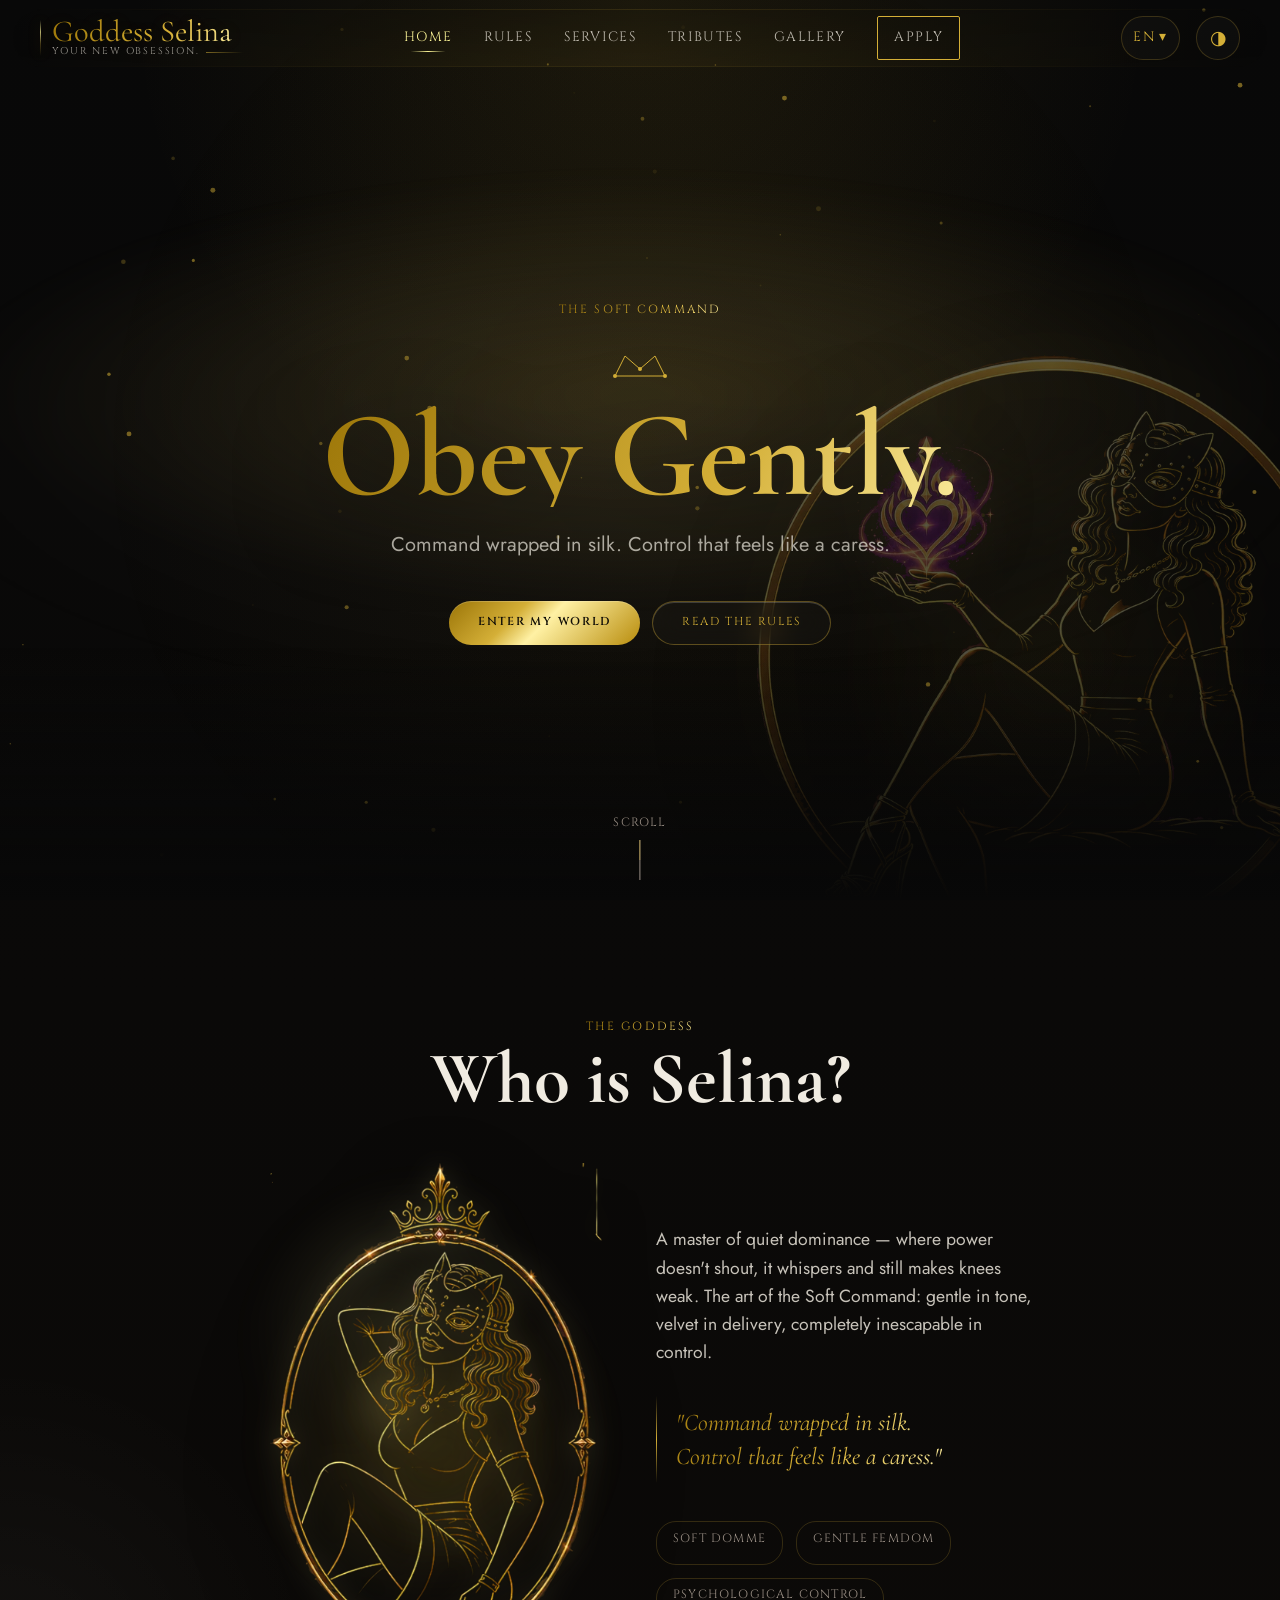
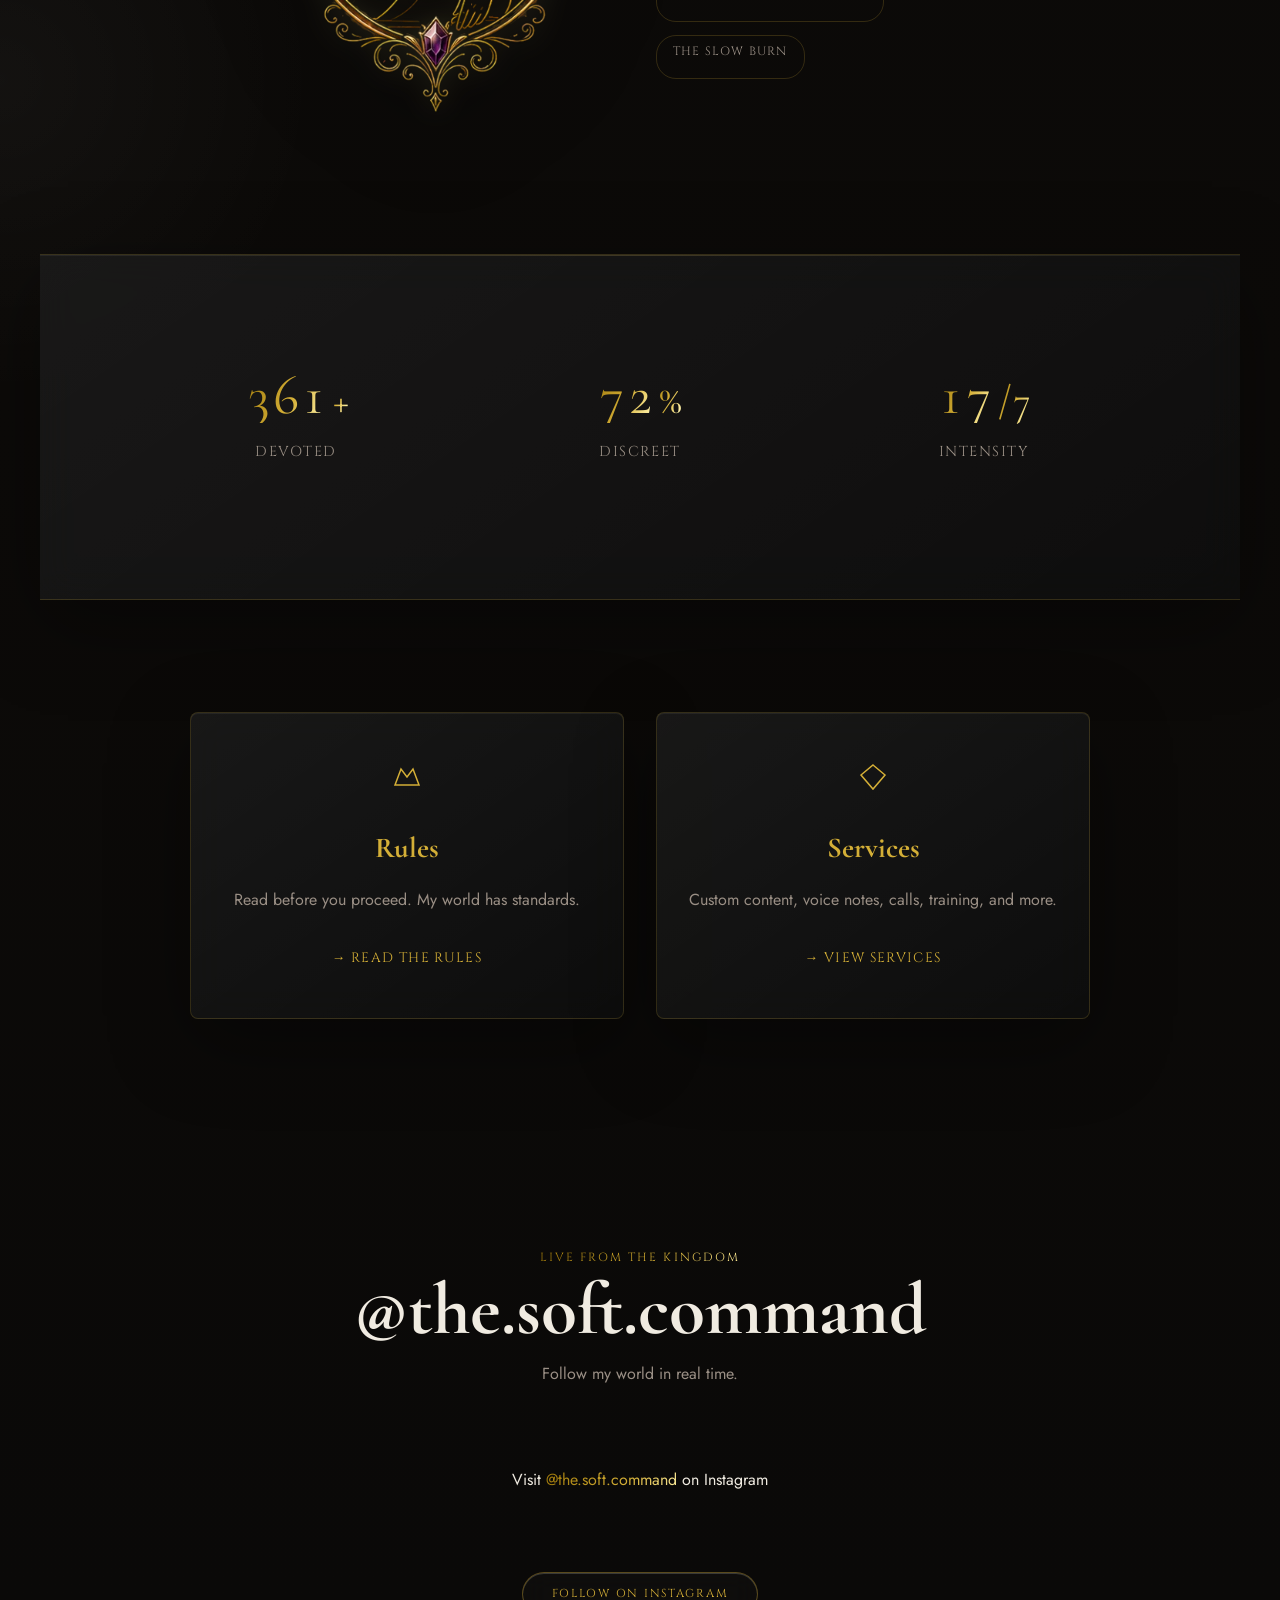
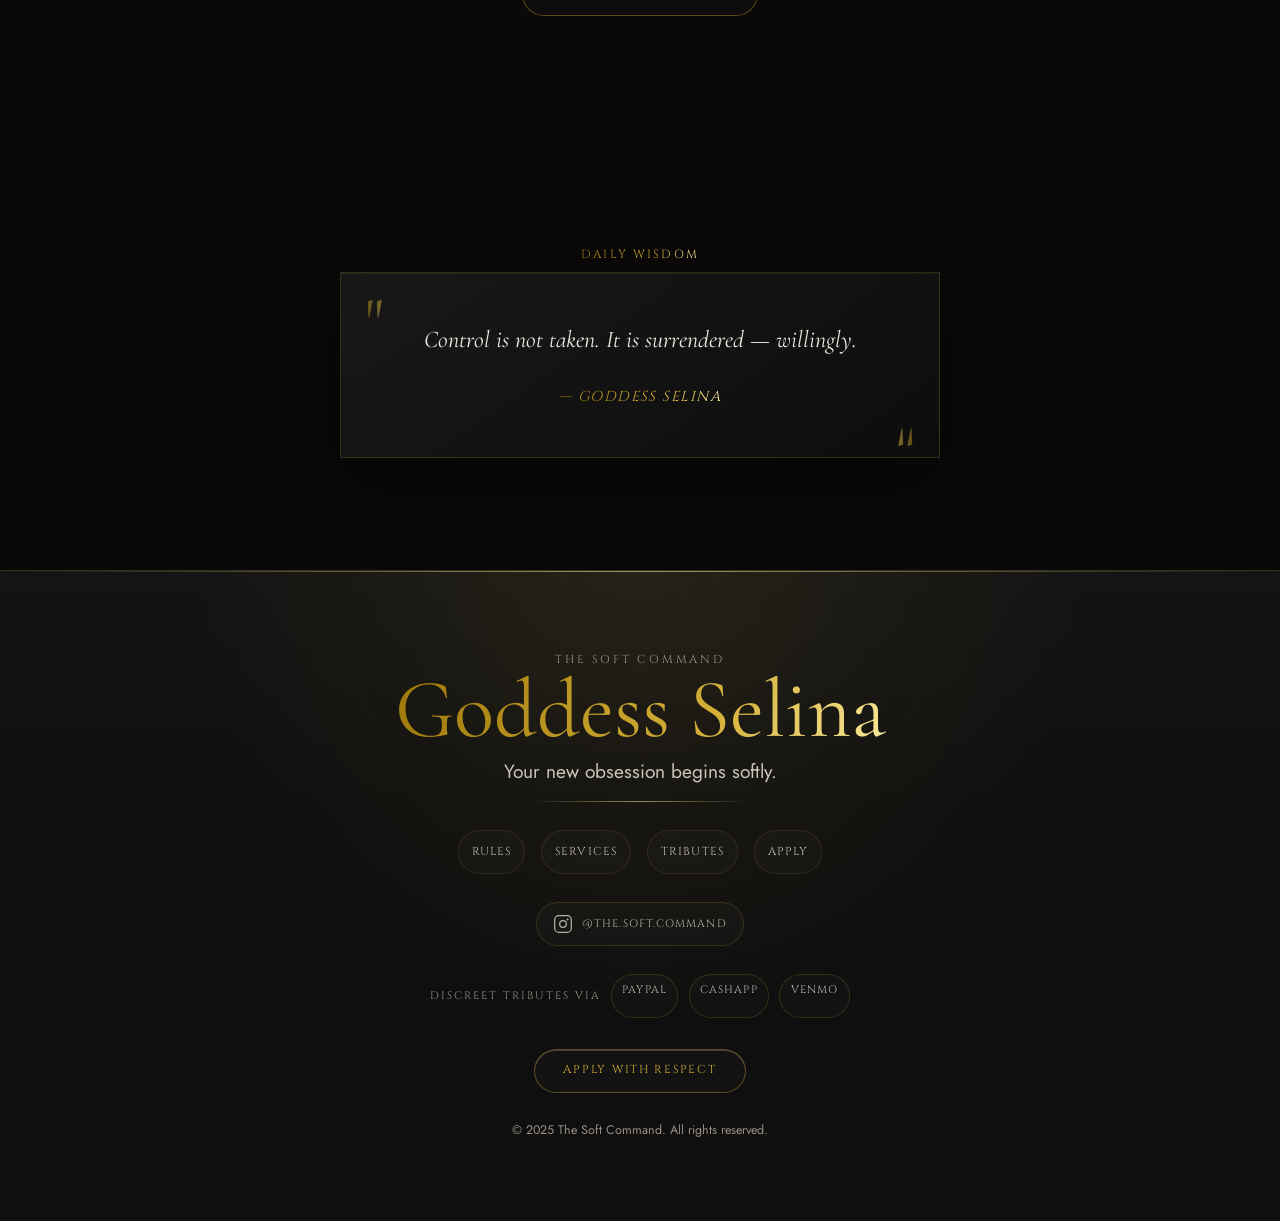
==== commit 9e5ef012: "b" ====
--- a/index.html
+++ b/index.html
@@ -121,7 +121,7 @@
         <div class="about-grid">
           <div class="about-illustration stagger-children">
             <div class="selina-cameo selina-cameo--portrait" aria-label="Goddess Selina portrait">
-              <img src="Images/Showcase/selina-portrait-oval.webp" alt="Goddess Selina in a gold oval portrait" class="selina-cameo__img" width="441" height="720" loading="lazy" decoding="async"/>
+              <img src="Images/Showcase/selina-portrait-oval.webp" alt="Goddess Selina in a gold oval portrait" class="selina-cameo__img" width="441" height="720" loading="eager" decoding="async" fetchpriority="low"/>
             </div>
           </div>
           
--- a/assets/css/styles.css
+++ b/assets/css/styles.css
@@ -2371,6 +2371,43 @@
   display: block !important;
 }
 
+/* Performance layer: preserve the look, reduce live work during touch scroll. */
+body.is-scrolling .gold-gradient-text,
+body.is-scrolling .hero-gradient-pulse,
+body.is-scrolling .scroll-line::after,
+body.is-scrolling .selina-cameo::after,
+body.is-scrolling .vein-primary,
+body.is-scrolling .vein-secondary,
+body.is-scrolling .vein-micro,
+body.is-scrolling.marble-bg::before {
+  animation-play-state: paused !important;
+}
+
+#hero-canvas,
+.hero-presence,
+.hero-gradient-pulse,
+#main-nav {
+  transform: translateZ(0);
+}
+
+.hero,
+.site-footer,
+.stats-section,
+.menu-intro,
+.daily-quote-frame,
+.rule-slide__content,
+.menu-card,
+.tribute-card,
+.teaser-card,
+.gallery-card,
+.editorial-panel,
+.gallery-note,
+.service-spotlight,
+.tribute-ritual,
+.contact-side-card {
+  contain: layout paint;
+}
+
 @media (min-width: 640px) {
   .btn {
     padding-inline: 1.8rem;
@@ -2418,6 +2455,24 @@
 }
 
 @media (max-width: 768px) {
+  html {
+    scroll-behavior: auto;
+  }
+
+  body {
+    touch-action: pan-y;
+  }
+
+  section:not(.hero),
+  .site-footer {
+    content-visibility: auto;
+    contain-intrinsic-size: auto 720px;
+  }
+
+  .marble-bg::before {
+    animation-duration: 70s;
+  }
+
   #main-nav {
     padding-inline: 0.75rem;
   }
@@ -2428,6 +2483,11 @@
 
   .nav-controls {
     gap: 0.45rem;
+  }
+
+  #main-nav.scrolled {
+    backdrop-filter: blur(12px);
+    -webkit-backdrop-filter: blur(12px);
   }
 
   .logo-text {
@@ -2613,6 +2673,24 @@
   .tribute-card,
   .teaser-card {
     padding: 1.4rem;
+  }
+
+  body.is-scrolling .stats-section,
+  body.is-scrolling .menu-intro,
+  body.is-scrolling .daily-quote-frame,
+  body.is-scrolling .rule-slide__content,
+  body.is-scrolling .menu-card,
+  body.is-scrolling .tribute-card,
+  body.is-scrolling .teaser-card,
+  body.is-scrolling .gallery-card,
+  body.is-scrolling .editorial-panel,
+  body.is-scrolling .gallery-note,
+  body.is-scrolling .service-spotlight,
+  body.is-scrolling .tribute-ritual,
+  body.is-scrolling .form-wrapper,
+  body.is-scrolling .contact-side-card {
+    backdrop-filter: none;
+    -webkit-backdrop-filter: none;
   }
 }
 
